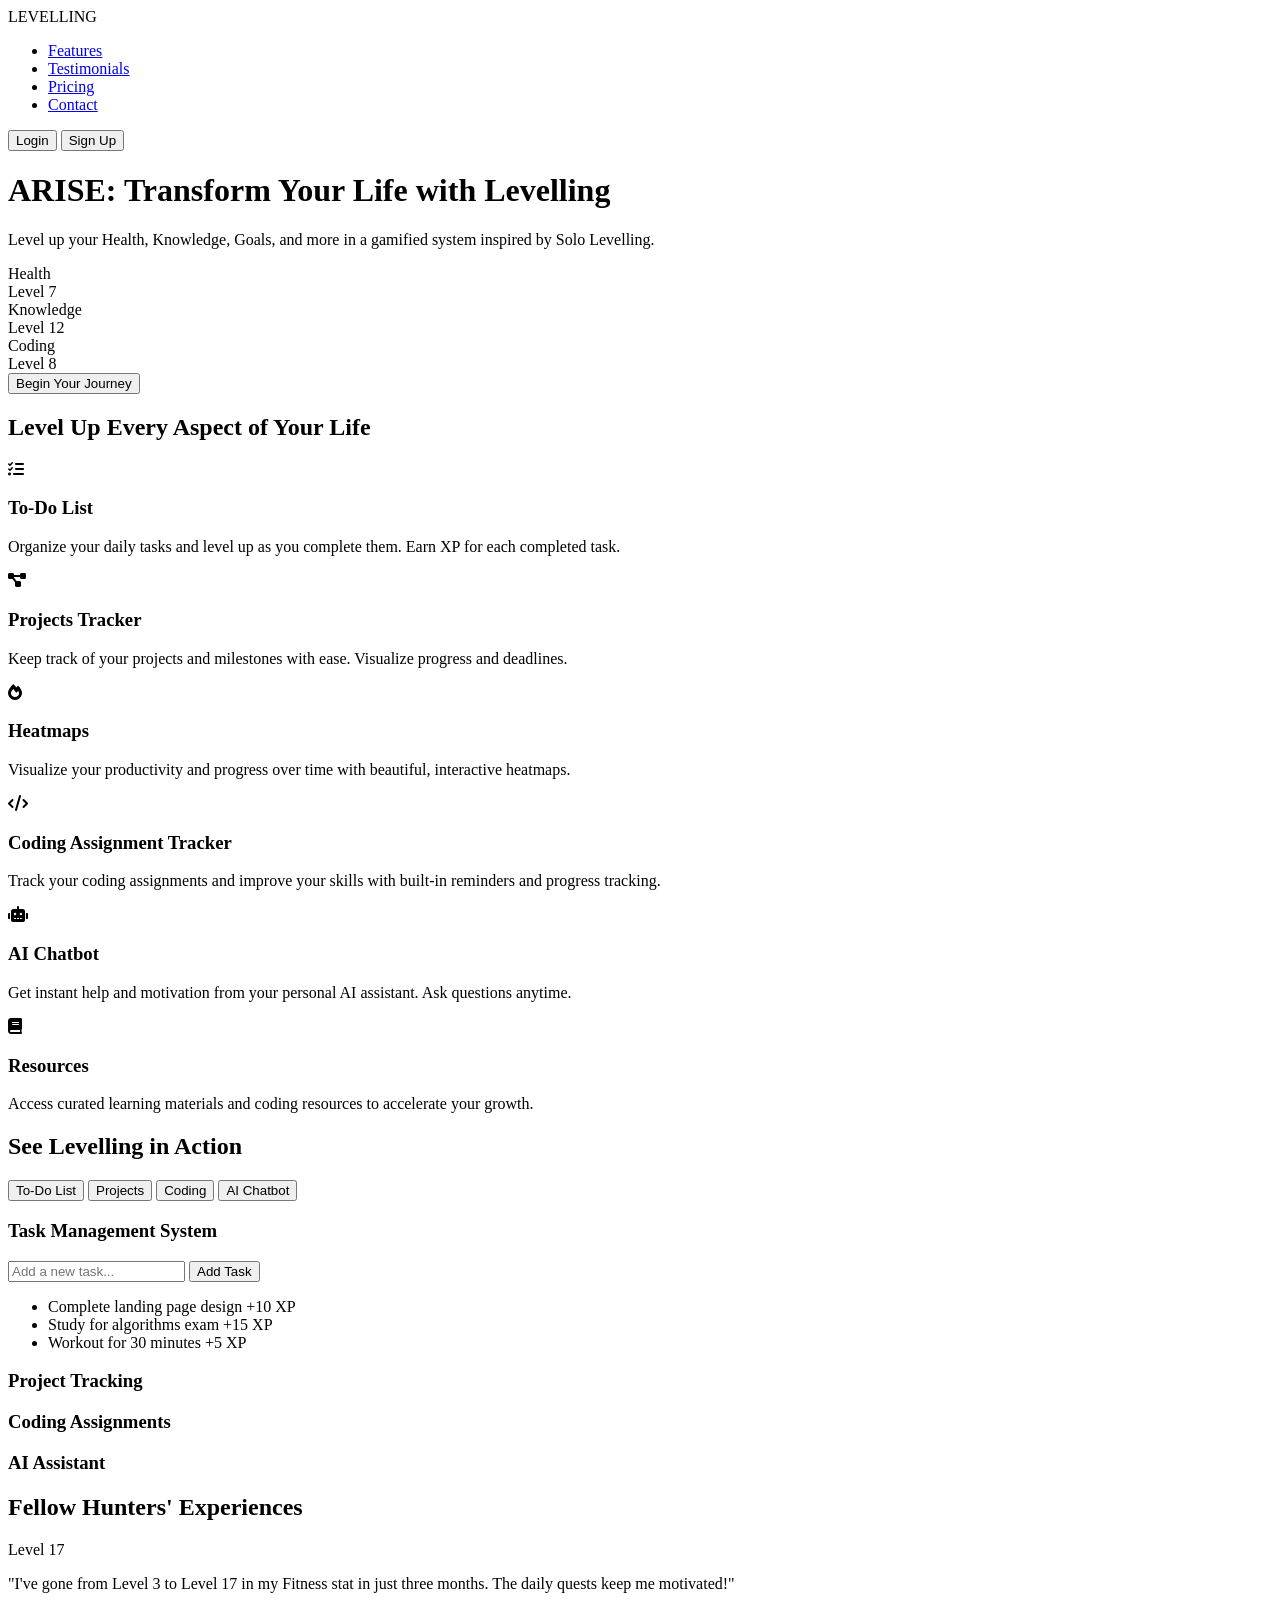
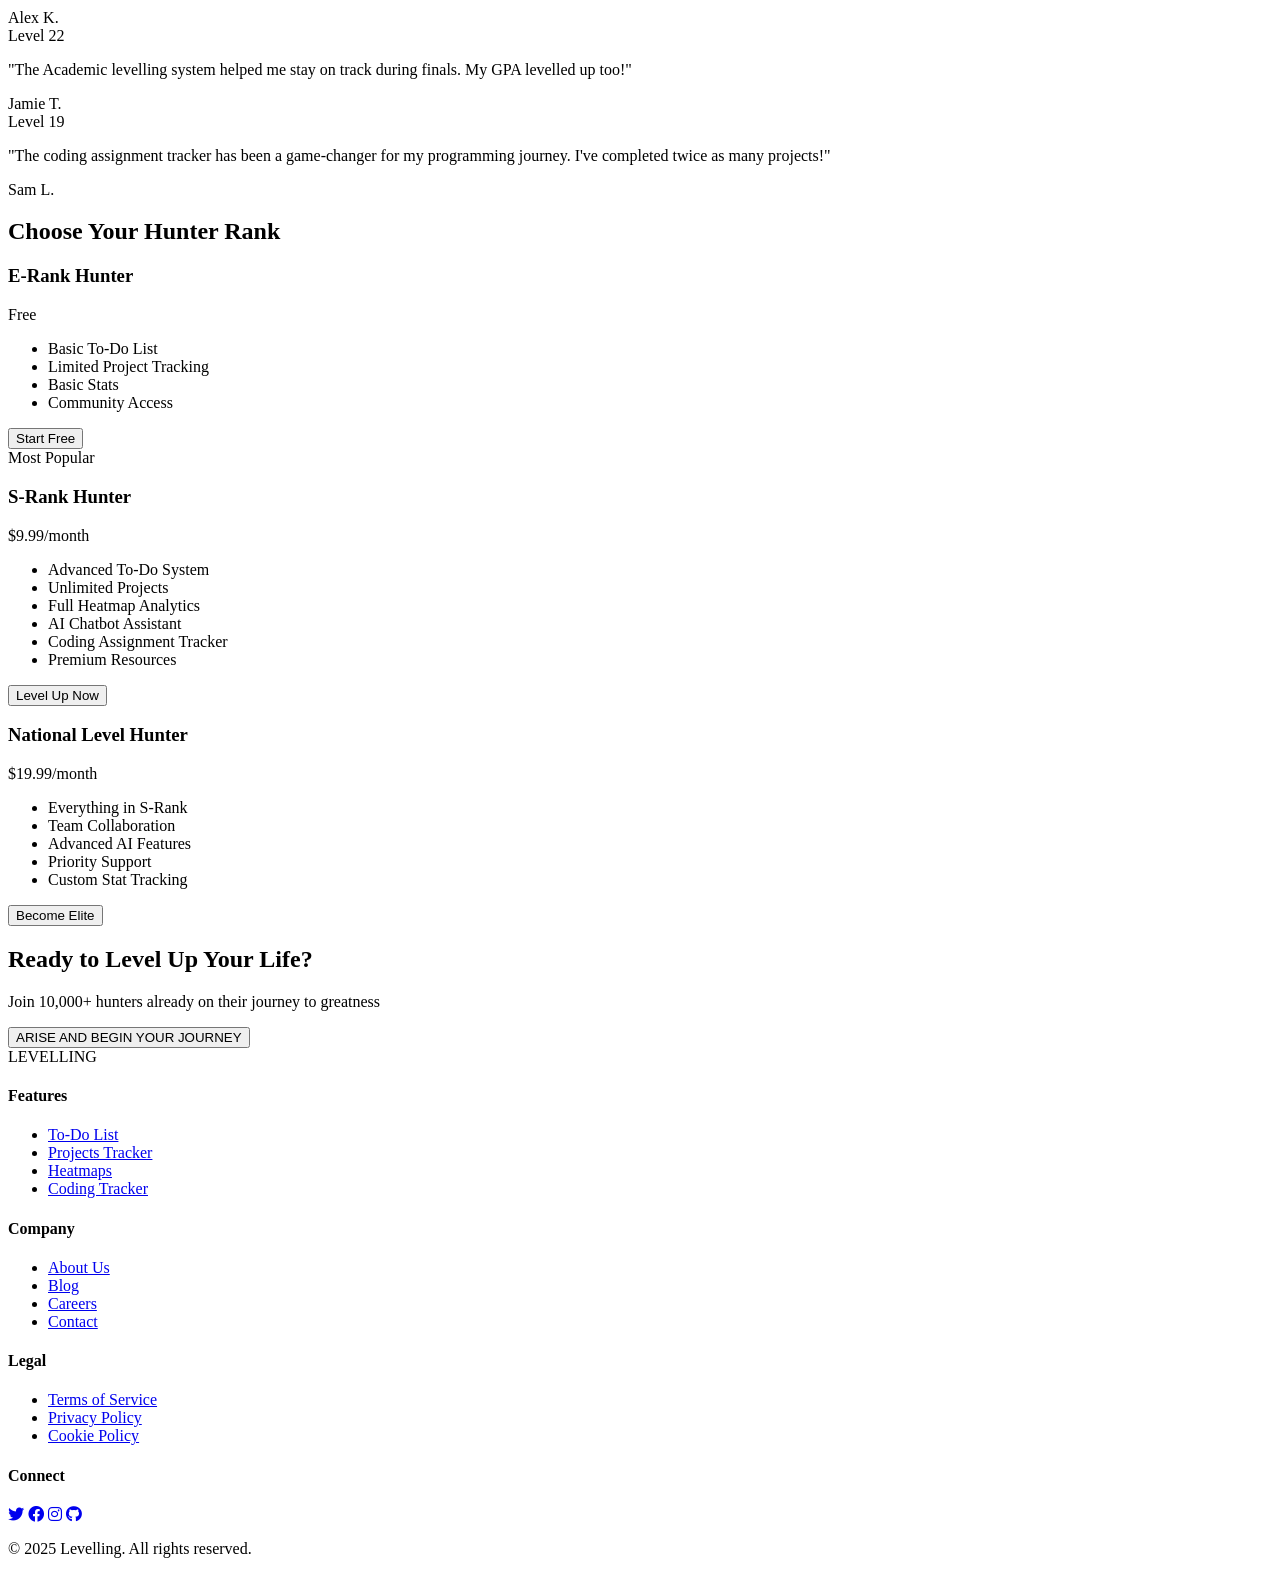
==== index.html @ d6fe2dcb "Create index.html" ====
<!DOCTYPE html>
<html lang="en">
<head>
    <meta charset="UTF-8">
    <meta name="viewport" content="width=device-width, initial-scale=1.0">
    <title>Levelling - Gamified Personal Growth</title>
    <link rel="stylesheet" href="styles.css">
    <link rel="stylesheet" href="https://cdnjs.cloudflare.com/ajax/libs/font-awesome/6.0.0-beta3/css/all.min.css">
</head>
<body>
    <nav class="navbar">
        <div class="logo">LEVELLING</div>
        <ul class="nav-links">
            <li><a href="#features">Features</a></li>
            <li><a href="#testimonials">Testimonials</a></li>
            <li><a href="#pricing">Pricing</a></li>
            <li><a href="#contact">Contact</a></li>
        </ul>
        <div class="auth-buttons">
            <button class="login-btn">Login</button>
            <button class="signup-btn">Sign Up</button>
        </div>
    </nav>

    <header class="hero">
        <div class="hero-content">
            <h1>ARISE: Transform Your Life with Levelling</h1>
            <p>Level up your Health, Knowledge, Goals, and more in a gamified system inspired by Solo Levelling.</p>
            <div class="hero-stats">
                <div class="stat">
                    <span class="stat-name">Health</span>
                    <div class="progress-bar">
                        <div class="progress" style="width: 70%"></div>
                    </div>
                    <span class="stat-level">Level 7</span>
                </div>
                <div class="stat">
                    <span class="stat-name">Knowledge</span>
                    <div class="progress-bar">
                        <div class="progress" style="width: 85%"></div>
                    </div>
                    <span class="stat-level">Level 12</span>
                </div>
                <div class="stat">
                    <span class="stat-name">Coding</span>
                    <div class="progress-bar">
                        <div class="progress" style="width: 60%"></div>
                    </div>
                    <span class="stat-level">Level 8</span>
                </div>
            </div>
            <button class="cta">Begin Your Journey</button>
        </div>
        <div class="hero-image">
            <div class="character-avatar">
                <div class="glow-effect"></div>
            </div>
        </div>
    </header>

    <section id="features" class="features">
        <h2>Level Up Every Aspect of Your Life</h2>
        <div class="feature-cards">
            <div class="feature-card">
                <i class="fas fa-tasks"></i>
                <h3>To-Do List</h3>
                <p>Organize your daily tasks and level up as you complete them. Earn XP for each completed task.</p>
            </div>
            <div class="feature-card">
                <i class="fas fa-project-diagram"></i>
                <h3>Projects Tracker</h3>
                <p>Keep track of your projects and milestones with ease. Visualize progress and deadlines.</p>
            </div>
            <div class="feature-card">
                <i class="fas fa-fire"></i>
                <h3>Heatmaps</h3>
                <p>Visualize your productivity and progress over time with beautiful, interactive heatmaps.</p>
            </div>
            <div class="feature-card">
                <i class="fas fa-code"></i>
                <h3>Coding Assignment Tracker</h3>
                <p>Track your coding assignments and improve your skills with built-in reminders and progress tracking.</p>
            </div>
            <div class="feature-card">
                <i class="fas fa-robot"></i>
                <h3>AI Chatbot</h3>
                <p>Get instant help and motivation from your personal AI assistant. Ask questions anytime.</p>
            </div>
            <div class="feature-card">
                <i class="fas fa-book"></i>
                <h3>Resources</h3>
                <p>Access curated learning materials and coding resources to accelerate your growth.</p>
            </div>
        </div>
    </section>

    <section class="demo">
        <h2>See Levelling in Action</h2>
        <div class="demo-container">
            <div class="demo-tabs">
                <button class="demo-tab active" data-tab="todo">To-Do List</button>
                <button class="demo-tab" data-tab="projects">Projects</button>
                <button class="demo-tab" data-tab="coding">Coding</button>
                <button class="demo-tab" data-tab="chatbot">AI Chatbot</button>
            </div>
            <div class="demo-content">
                <div class="demo-panel active" id="todo-panel">
                    <h3>Task Management System</h3>
                    <div class="todo-demo">
                        <div class="todo-input">
                            <input type="text" placeholder="Add a new task...">
                            <button>Add Task</button>
                        </div>
                        <ul class="todo-list">
                            <li class="completed">Complete landing page design <span class="xp">+10 XP</span></li>
                            <li>Study for algorithms exam <span class="xp">+15 XP</span></li>
                            <li>Workout for 30 minutes <span class="xp">+5 XP</span></li>
                        </ul>
                    </div>
                </div>
                <div class="demo-panel" id="projects-panel">
                    <h3>Project Tracking</h3>
                    <!-- Projects content -->
                </div>
                <div class="demo-panel" id="coding-panel">
                    <h3>Coding Assignments</h3>
                    <!-- Coding content -->
                </div>
                <div class="demo-panel" id="chatbot-panel">
                    <h3>AI Assistant</h3>
                    <!-- Chatbot content -->
                </div>
            </div>
        </div>
    </section>

    <section id="testimonials" class="testimonials">
        <h2>Fellow Hunters' Experiences</h2>
        <div class="testimonial-cards">
            <div class="testimonial-card">
                <div class="user-level">Level 17</div>
                <p>"I've gone from Level 3 to Level 17 in my Fitness stat in just three months. The daily quests keep me motivated!"</p>
                <div class="user-info">
                    <div class="user-avatar"></div>
                    <div class="user-name">Alex K.</div>
                </div>
            </div>
            <div class="testimonial-card">
                <div class="user-level">Level 22</div>
                <p>"The Academic levelling system helped me stay on track during finals. My GPA levelled up too!"</p>
                <div class="user-info">
                    <div class="user-avatar"></div>
                    <div class="user-name">Jamie T.</div>
                </div>
            </div>
            <div class="testimonial-card">
                <div class="user-level">Level 19</div>
                <p>"The coding assignment tracker has been a game-changer for my programming journey. I've completed twice as many projects!"</p>
                <div class="user-info">
                    <div class="user-avatar"></div>
                    <div class="user-name">Sam L.</div>
                </div>
            </div>
        </div>
    </section>

    <section id="pricing" class="pricing">
        <h2>Choose Your Hunter Rank</h2>
        <div class="pricing-cards">
            <div class="pricing-card">
                <h3>E-Rank Hunter</h3>
                <div class="price">Free</div>
                <ul>
                    <li>Basic To-Do List</li>
                    <li>Limited Project Tracking</li>
                    <li>Basic Stats</li>
                    <li>Community Access</li>
                </ul>
                <button class="pricing-cta">Start Free</button>
            </div>
            <div class="pricing-card featured">
                <div class="popular-tag">Most Popular</div>
                <h3>S-Rank Hunter</h3>
                <div class="price">$9.99<span>/month</span></div>
                <ul>
                    <li>Advanced To-Do System</li>
                    <li>Unlimited Projects</li>
                    <li>Full Heatmap Analytics</li>
                    <li>AI Chatbot Assistant</li>
                    <li>Coding Assignment Tracker</li>
                    <li>Premium Resources</li>
                </ul>
                <button class="pricing-cta">Level Up Now</button>
            </div>
            <div class="pricing-card">
                <h3>National Level Hunter</h3>
                <div class="price">$19.99<span>/month</span></div>
                <ul>
                    <li>Everything in S-Rank</li>
                    <li>Team Collaboration</li>
                    <li>Advanced AI Features</li>
                    <li>Priority Support</li>
                    <li>Custom Stat Tracking</li>
                </ul>
                <button class="pricing-cta">Become Elite</button>
            </div>
        </div>
    </section>

    <section id="contact" class="cta-section">
        <h2>Ready to Level Up Your Life?</h2>
        <p>Join 10,000+ hunters already on their journey to greatness</p>
        <button class="cta">ARISE AND BEGIN YOUR JOURNEY</button>
    </section>

    <footer>
        <div class="footer-content">
            <div class="footer-logo">LEVELLING</div>
            <div class="footer-links">
                <div class="footer-column">
                    <h4>Features</h4>
                    <ul>
                        <li><a href="#">To-Do List</a></li>
                        <li><a href="#">Projects Tracker</a></li>
                        <li><a href="#">Heatmaps</a></li>
                        <li><a href="#">Coding Tracker</a></li>
                    </ul>
                </div>
                <div class="footer-column">
                    <h4>Company</h4>
                    <ul>
                        <li><a href="#">About Us</a></li>
                        <li><a href="#">Blog</a></li>
                        <li><a href="#">Careers</a></li>
                        <li><a href="#">Contact</a></li>
                    </ul>
                </div>
                <div class="footer-column">
                    <h4>Legal</h4>
                    <ul>
                        <li><a href="#">Terms of Service</a></li>
                        <li><a href="#">Privacy Policy</a></li>
                        <li><a href="#">Cookie Policy</a></li>
                    </ul>
                </div>
                <div class="footer-column">
                    <h4>Connect</h4>
                    <div class="social-icons">
                        <a href="#"><i class="fab fa-twitter"></i></a>
                        <a href="#"><i class="fab fa-facebook"></i></a>
                        <a href="#"><i class="fab fa-instagram"></i></a>
                        <a href="#"><i class="fab fa-github"></i></a>
                    </div>
                </div>
            </div>
        </div>
        <div class="footer-bottom">
            <p>&copy; 2025 Levelling. All rights reserved.</p>
        </div>
    </footer>

    <script src="script.js"></script>
</body>
</html>
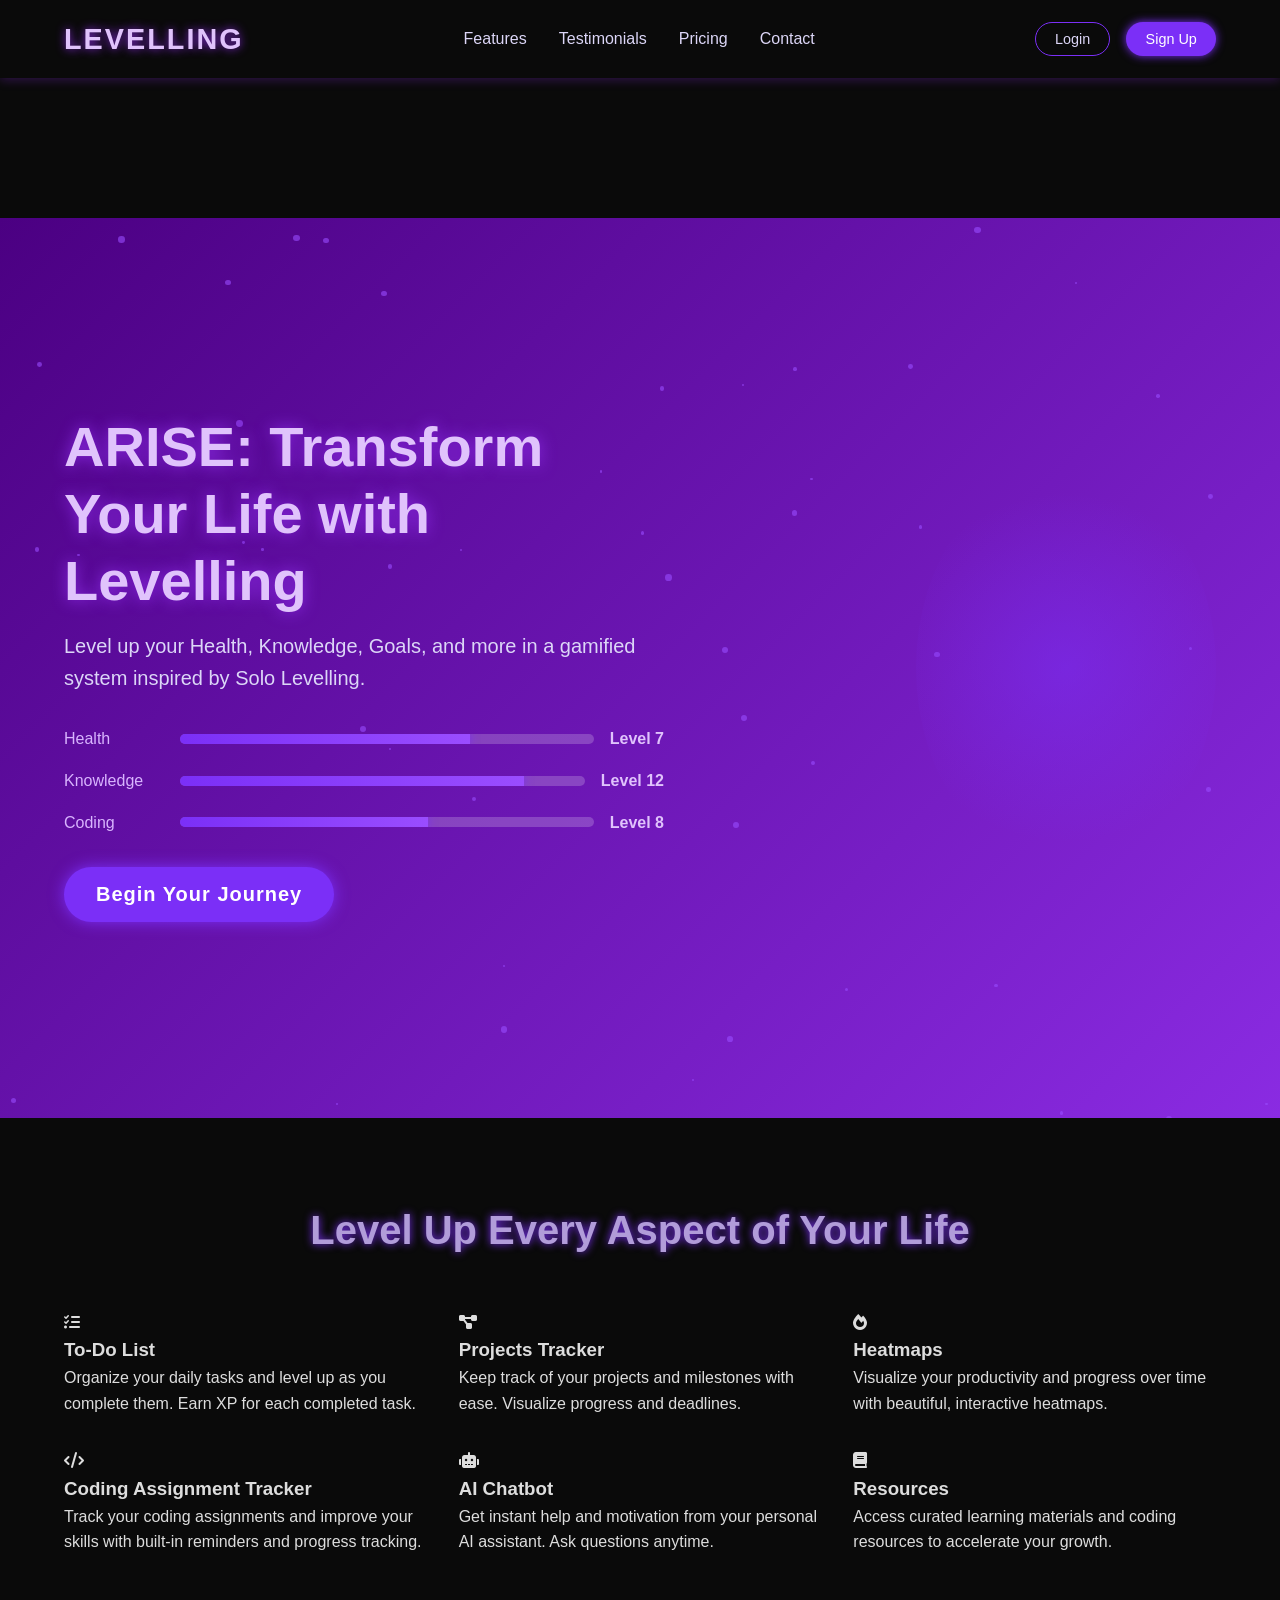
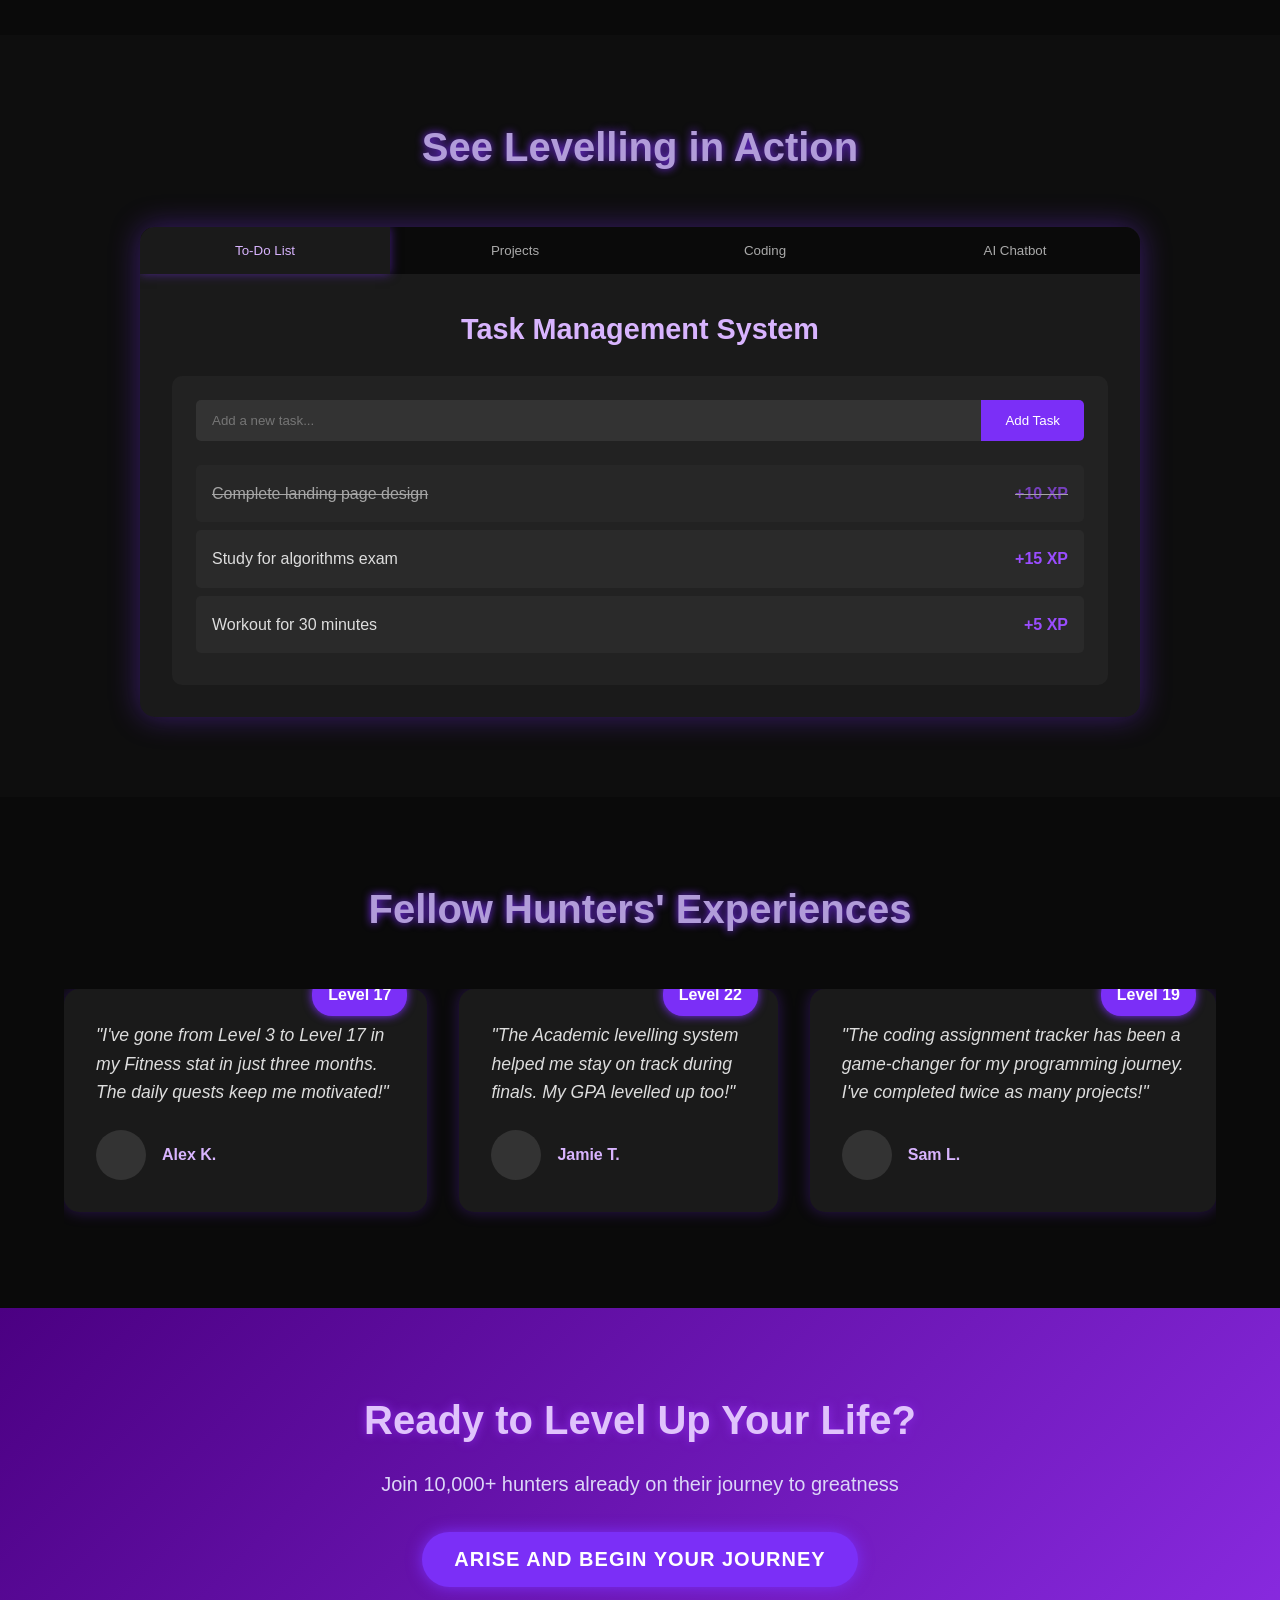
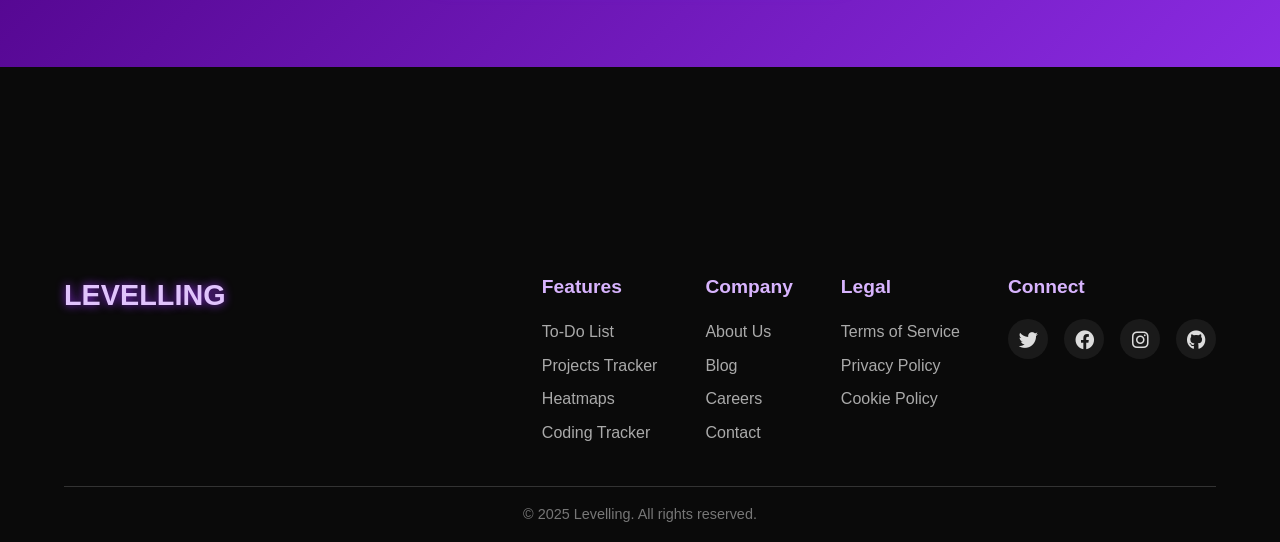
==== commit f81ed51f: "Update index.html" ====
--- a/index.html
+++ b/index.html
@@ -8,6 +8,11 @@
     <link rel="stylesheet" href="https://cdnjs.cloudflare.com/ajax/libs/font-awesome/6.0.0-beta3/css/all.min.css">
 </head>
 <body>
+    <div class="parallax-container">
+        <div class="stars"></div>
+        <div class="twinkling"></div>
+    </div>
+
     <nav class="navbar">
         <div class="logo">LEVELLING</div>
         <ul class="nav-links">
@@ -22,6 +27,12 @@
         </div>
     </nav>
 
+    <section class="video-intro">
+        <div class="video-container">
+            <iframe width="100%" height="100%" src="https://www.youtube.com/embed/XqD0oCHLIF8?autoplay=0&mute=1" frameborder="0" allow="accelerometer; autoplay; clipboard-write; encrypted-media; gyroscope; picture-in-picture" allowfullscreen></iframe>
+        </div>
+    </section>
+
     <header class="hero">
         <div class="hero-content">
             <h1>ARISE: Transform Your Life with Levelling</h1>
@@ -61,35 +72,71 @@
     <section id="features" class="features">
         <h2>Level Up Every Aspect of Your Life</h2>
         <div class="feature-cards">
-            <div class="feature-card">
-                <i class="fas fa-tasks"></i>
-                <h3>To-Do List</h3>
-                <p>Organize your daily tasks and level up as you complete them. Earn XP for each completed task.</p>
-            </div>
-            <div class="feature-card">
-                <i class="fas fa-project-diagram"></i>
-                <h3>Projects Tracker</h3>
-                <p>Keep track of your projects and milestones with ease. Visualize progress and deadlines.</p>
-            </div>
-            <div class="feature-card">
-                <i class="fas fa-fire"></i>
-                <h3>Heatmaps</h3>
-                <p>Visualize your productivity and progress over time with beautiful, interactive heatmaps.</p>
-            </div>
-            <div class="feature-card">
-                <i class="fas fa-code"></i>
-                <h3>Coding Assignment Tracker</h3>
-                <p>Track your coding assignments and improve your skills with built-in reminders and progress tracking.</p>
-            </div>
-            <div class="feature-card">
-                <i class="fas fa-robot"></i>
-                <h3>AI Chatbot</h3>
-                <p>Get instant help and motivation from your personal AI assistant. Ask questions anytime.</p>
-            </div>
-            <div class="feature-card">
-                <i class="fas fa-book"></i>
-                <h3>Resources</h3>
-                <p>Access curated learning materials and coding resources to accelerate your growth.</p>
+            <div class="flip-card">
+                <div class="flip-card-inner">
+                    <div class="flip-card-front">
+                        <i class="fas fa-tasks"></i>
+                        <h3>To-Do List</h3>
+                    </div>
+                    <div class="flip-card-back">
+                        <p>Organize your daily tasks and level up as you complete them. Earn XP for each completed task.</p>
+                    </div>
+                </div>
+            </div>
+            <div class="flip-card">
+                <div class="flip-card-inner">
+                    <div class="flip-card-front">
+                        <i class="fas fa-project-diagram"></i>
+                        <h3>Projects Tracker</h3>
+                    </div>
+                    <div class="flip-card-back">
+                        <p>Keep track of your projects and milestones with ease. Visualize progress and deadlines.</p>
+                    </div>
+                </div>
+            </div>
+            <div class="flip-card">
+                <div class="flip-card-inner">
+                    <div class="flip-card-front">
+                        <i class="fas fa-fire"></i>
+                        <h3>Heatmaps</h3>
+                    </div>
+                    <div class="flip-card-back">
+                        <p>Visualize your productivity and progress over time with beautiful, interactive heatmaps.</p>
+                    </div>
+                </div>
+            </div>
+            <div class="flip-card">
+                <div class="flip-card-inner">
+                    <div class="flip-card-front">
+                        <i class="fas fa-code"></i>
+                        <h3>Coding Assignment Tracker</h3>
+                    </div>
+                    <div class="flip-card-back">
+                        <p>Track your coding assignments and improve your skills with built-in reminders and progress tracking.</p>
+                    </div>
+                </div>
+            </div>
+            <div class="flip-card">
+                <div class="flip-card-inner">
+                    <div class="flip-card-front">
+                        <i class="fas fa-robot"></i>
+                        <h3>AI Chatbot</h3>
+                    </div>
+                    <div class="flip-card-back">
+                        <p>Get instant help and motivation from your personal AI assistant. Ask questions anytime.</p>
+                    </div>
+                </div>
+            </div>
+            <div class="flip-card">
+                <div class="flip-card-inner">
+                    <div class="flip-card-front">
+                        <i class="fas fa-book"></i>
+                        <h3>Resources</h3>
+                    </div>
+                    <div class="flip-card-back">
+                        <p>Access curated learning materials and coding resources to accelerate your growth.</p>
+                    </div>
+                </div>
             </div>
         </div>
     </section>
@@ -120,15 +167,15 @@
                 </div>
                 <div class="demo-panel" id="projects-panel">
                     <h3>Project Tracking</h3>
-                    <!-- Projects content -->
+                    <!-- Projects content will be added by JS -->
                 </div>
                 <div class="demo-panel" id="coding-panel">
                     <h3>Coding Assignments</h3>
-                    <!-- Coding content -->
+                    <!-- Coding content will be added by JS -->
                 </div>
                 <div class="demo-panel" id="chatbot-panel">
                     <h3>AI Assistant</h3>
-                    <!-- Chatbot content -->
+                    <!-- Chatbot content will be added by JS -->
                 </div>
             </div>
         </div>
@@ -164,53 +211,16 @@
         </div>
     </section>
 
-    <section id="pricing" class="pricing">
-        <h2>Choose Your Hunter Rank</h2>
-        <div class="pricing-cards">
-            <div class="pricing-card">
-                <h3>E-Rank Hunter</h3>
-                <div class="price">Free</div>
-                <ul>
-                    <li>Basic To-Do List</li>
-                    <li>Limited Project Tracking</li>
-                    <li>Basic Stats</li>
-                    <li>Community Access</li>
-                </ul>
-                <button class="pricing-cta">Start Free</button>
-            </div>
-            <div class="pricing-card featured">
-                <div class="popular-tag">Most Popular</div>
-                <h3>S-Rank Hunter</h3>
-                <div class="price">$9.99<span>/month</span></div>
-                <ul>
-                    <li>Advanced To-Do System</li>
-                    <li>Unlimited Projects</li>
-                    <li>Full Heatmap Analytics</li>
-                    <li>AI Chatbot Assistant</li>
-                    <li>Coding Assignment Tracker</li>
-                    <li>Premium Resources</li>
-                </ul>
-                <button class="pricing-cta">Level Up Now</button>
-            </div>
-            <div class="pricing-card">
-                <h3>National Level Hunter</h3>
-                <div class="price">$19.99<span>/month</span></div>
-                <ul>
-                    <li>Everything in S-Rank</li>
-                    <li>Team Collaboration</li>
-                    <li>Advanced AI Features</li>
-                    <li>Priority Support</li>
-                    <li>Custom Stat Tracking</li>
-                </ul>
-                <button class="pricing-cta">Become Elite</button>
-            </div>
-        </div>
-    </section>
-
     <section id="contact" class="cta-section">
         <h2>Ready to Level Up Your Life?</h2>
         <p>Join 10,000+ hunters already on their journey to greatness</p>
         <button class="cta">ARISE AND BEGIN YOUR JOURNEY</button>
+    </section>
+
+    <section class="video-outro">
+        <div class="video-container">
+            <iframe width="100%" height="100%" src="https://www.youtube.com/embed/C0zMWogztQs?autoplay=0&mute=1" frameborder="0" allow="accelerometer; autoplay; clipboard-write; encrypted-media; gyroscope; picture-in-picture" allowfullscreen></iframe>
+        </div>
     </section>
 
     <footer>
--- a/styles.css
+++ b/styles.css
@@ -0,0 +1,747 @@
+/* Base Styles */
+* {
+    margin: 0;
+    padding: 0;
+    box-sizing: border-box;
+}
+
+body {
+    margin: 0;
+    font-family: 'Segoe UI', Tahoma, Geneva, Verdana, sans-serif;
+    background-color: #0a0a0a;
+    color: #ddd;
+    line-height: 1.6;
+}
+
+a {
+    text-decoration: none;
+    color: inherit;
+}
+
+ul {
+    list-style: none;
+}
+
+/* Navbar */
+.navbar {
+    display: flex;
+    justify-content: space-between;
+    align-items: center;
+    padding: 1rem 5%;
+    background-color: rgba(10, 10, 10, 0.9);
+    position: fixed;
+    width: 100%;
+    top: 0;
+    z-index: 1000;
+    box-shadow: 0 2px 10px rgba(138, 43, 226, 0.3);
+}
+
+.logo {
+    font-size: 1.8rem;
+    font-weight: bold;
+    color: #e0c3fc;
+    text-shadow: 0 0 10px #8a2be2;
+    letter-spacing: 2px;
+}
+
+.nav-links {
+    display: flex;
+    gap: 2rem;
+}
+
+.nav-links li a {
+    color: #dcd6f7;
+    transition: color 0.3s ease;
+}
+
+.nav-links li a:hover {
+    color: #9a4dff;
+}
+
+.auth-buttons {
+    display: flex;
+    gap: 1rem;
+}
+
+.login-btn, .signup-btn {
+    padding: 0.5rem 1.2rem;
+    border-radius: 20px;
+    font-size: 0.9rem;
+    cursor: pointer;
+    transition: all 0.3s ease;
+}
+
+.login-btn {
+    background: transparent;
+    border: 1px solid #7b2ff7;
+    color: #dcd6f7;
+}
+
+.login-btn:hover {
+    background-color: rgba(123, 47, 247, 0.2);
+}
+
+.signup-btn {
+    background-color: #7b2ff7;
+    border: none;
+    color: white;
+    box-shadow: 0 0 10px #7b2ff7;
+}
+
+.signup-btn:hover {
+    background-color: #9a4dff;
+    box-shadow: 0 0 15px #9a4dff;
+}
+
+/* Hero Section */
+.hero {
+    display: flex;
+    align-items: center;
+    justify-content: space-between;
+    min-height: 100vh;
+    padding: 0 5%;
+    background: linear-gradient(135deg, #4b0082, #8a2be2);
+    position: relative;
+    overflow: hidden;
+    margin-top: 60px;
+}
+
+.hero::before {
+    content: '';
+    position: absolute;
+    top: 0;
+    left: 0;
+    width: 100%;
+    height: 100%;
+    background: url('https://example.com/pattern.png');
+    opacity: 0.1;
+    z-index: 1;
+}
+
+.hero-content {
+    max-width: 600px;
+    position: relative;
+    z-index: 2;
+}
+
+.hero h1 {
+    font-size: 3.5rem;
+    color: #e0c3fc;
+    text-shadow: 0 0 15px #8a2be2;
+    margin-bottom: 1rem;
+    line-height: 1.2;
+}
+
+.hero p {
+    font-size: 1.25rem;
+    color: #dcd6f7;
+    margin-bottom: 2rem;
+}
+
+.hero-stats {
+    margin-bottom: 2rem;
+}
+
+.stat {
+    display: flex;
+    align-items: center;
+    margin-bottom: 1rem;
+}
+
+.stat-name {
+    width: 100px;
+    color: #d8b4fe;
+}
+
+.progress-bar {
+    flex: 1;
+    height: 10px;
+    background-color: rgba(255, 255, 255, 0.2);
+    border-radius: 5px;
+    margin: 0 1rem;
+    overflow: hidden;
+}
+
+.progress {
+    height: 100%;
+    background: linear-gradient(90deg, #7b2ff7, #9a4dff);
+    box-shadow: 0 0 10px #7b2ff7;
+}
+
+.stat-level {
+    color: #e0c3fc;
+    font-weight: bold;
+}
+
+.cta {
+    background-color: #7b2ff7;
+    border: none;
+    padding: 1rem 2rem;
+    font-size: 1.25rem;
+    color: white;
+    border-radius: 30px;
+    cursor: pointer;
+    box-shadow: 0 0 15px #7b2ff7;
+    transition: background-color 0.3s ease, box-shadow 0.3s ease;
+    font-weight: bold;
+    letter-spacing: 1px;
+}
+
+.cta:hover {
+    background-color: #9a4dff;
+    box-shadow: 0 0 25px #9a4dff;
+    transform: translateY(-3px);
+}
+
+.hero-image {
+    position: relative;
+    z-index: 2;
+}
+
+.character-avatar {
+    width: 300px;
+    height: 400px;
+    background: url('https://example.com/character.png') no-repeat center center;
+    background-size: contain;
+    position: relative;
+}
+
+.glow-effect {
+    position: absolute;
+    width: 100%;
+    height: 100%;
+    border-radius: 50%;
+    background: radial-gradient(circle, rgba(123, 47, 247, 0.5) 0%, rgba(10, 10, 10, 0) 70%);
+    animation: pulse 2s infinite;
+}
+
+@keyframes pulse {
+    0% {
+        transform: scale(1);
+        opacity: 0.7;
+    }
+    50% {
+        transform: scale(1.1);
+        opacity: 0.5;
+    }
+    100% {
+        transform: scale(1);
+        opacity: 0.7;
+    }
+}
+
+/* Features Section */
+.features {
+    padding: 5rem 5%;
+    background-color: #0a0a0a;
+}
+
+.features h2 {
+    text-align: center;
+    font-size: 2.5rem;
+    margin-bottom: 3rem;
+    color: #b19cd9;
+    text-shadow: 0 0 8px #7b2ff7;
+}
+
+.feature-cards {
+    display: grid;
+    grid-template-columns: repeat(auto-fit, minmax(300px, 1fr));
+    gap: 2rem;
+    max-width: 1200px;
+    margin: 0 auto;
+}
+
+.feature-card {
+    background: #1a1a1a;
+    border-radius: 15px;
+    padding: 2rem;
+    box-shadow: 0 0 15px rgba(123, 47, 247, 0.3);
+    transition: transform 0.3s ease, box-shadow 0.3s ease;
+    text-align: center;
+}
+
+.feature-card:hover {
+    transform: translateY(-10px);
+    box-shadow: 0 0 25px rgba(154, 77, 255, 0.6);
+}
+
+.feature-card i {
+    font-size: 3rem;
+    color: #9a4dff;
+    margin-bottom: 1.5rem;
+    text-shadow: 0 0 10px #7b2ff7;
+}
+
+.feature-card h3 {
+    color: #d8b4fe;
+    margin-bottom: 1rem;
+    font-size: 1.5rem;
+}
+
+.feature-card p {
+    color: #ccc;
+    font-size: 1rem;
+}
+
+/* Demo Section */
+.demo {
+    padding: 5rem 5%;
+    background-color: #0e0e0e;
+}
+
+.demo h2 {
+    text-align: center;
+    font-size: 2.5rem;
+    margin-bottom: 3rem;
+    color: #b19cd9;
+    text-shadow: 0 0 8px #7b2ff7;
+}
+
+.demo-container {
+    max-width: 1000px;
+    margin: 0 auto;
+    background-color: #1a1a1a;
+    border-radius: 15px;
+    overflow: hidden;
+    box-shadow: 0 0 30px rgba(123, 47, 247, 0.4);
+}
+
+.demo-tabs {
+    display: flex;
+    background-color: #0a0a0a;
+}
+
+.demo-tab {
+    padding: 1rem 2rem;
+    background: none;
+    border: none;
+    color: #aaa;
+    cursor: pointer;
+    transition: all 0.3s ease;
+    flex: 1;
+    text-align: center;
+}
+
+.demo-tab.active {
+    background-color: #1a1a1a;
+    color: #d8b4fe;
+    box-shadow: 0 0 10px rgba(123, 47, 247, 0.5);
+}
+
+.demo-tab:hover:not(.active) {
+    background-color: #151515;
+    color: #ccc;
+}
+
+.demo-content {
+    padding: 2rem;
+}
+
+.demo-panel {
+    display: none;
+}
+
+.demo-panel.active {
+    display: block;
+    animation: fadeIn 0.5s ease;
+}
+
+@keyframes fadeIn {
+    from { opacity: 0; }
+    to { opacity: 1; }
+}
+
+.demo-panel h3 {
+    color: #d8b4fe;
+    margin-bottom: 1.5rem;
+    font-size: 1.8rem;
+    text-align: center;
+}
+
+.todo-demo {
+    background-color: #222;
+    border-radius: 10px;
+    padding: 1.5rem;
+}
+
+.todo-input {
+    display: flex;
+    margin-bottom: 1.5rem;
+}
+
+.todo-input input {
+    flex: 1;
+    padding: 0.8rem 1rem;
+    border: none;
+    background-color: #333;
+    color: #ddd;
+    border-radius: 5px 0 0 5px;
+}
+
+.todo-input button {
+    padding: 0.8rem 1.5rem;
+    background-color: #7b2ff7;
+    color: white;
+    border: none;
+    border-radius: 0 5px 5px 0;
+    cursor: pointer;
+}
+
+.todo-list li {
+    padding: 1rem;
+    background-color: #2a2a2a;
+    margin-bottom: 0.5rem;
+    border-radius: 5px;
+    display: flex;
+    justify-content: space-between;
+    align-items: center;
+}
+
+.todo-list li.completed {
+    text-decoration: line-through;
+    opacity: 0.7;
+}
+
+.xp {
+    color: #9a4dff;
+    font-weight: bold;
+}
+
+/* Testimonials Section */
+.testimonials {
+    padding: 5rem 5%;
+    background-color: #0a0a0a;
+}
+
+.testimonials h2 {
+    text-align: center;
+    font-size: 2.5rem;
+    margin-bottom: 3rem;
+    color: #b19cd9;
+    text-shadow: 0 0 8px #7b2ff7;
+}
+
+.testimonial-cards {
+    display: flex;
+    gap: 2rem;
+    max-width: 1200px;
+    margin: 0 auto;
+    overflow-x: auto;
+    padding-bottom: 1rem;
+}
+
+.testimonial-card {
+    background: #1a1a1a;
+    border-radius: 15px;
+    padding: 2rem;
+    box-shadow: 0 0 15px rgba(123, 47, 247, 0.3);
+    min-width: 300px;
+    position: relative;
+}
+
+.user-level {
+    position: absolute;
+    top: -15px;
+    right: 20px;
+    background-color: #7b2ff7;
+    color: white;
+    padding: 0.5rem 1rem;
+    border-radius: 20px;
+    font-weight: bold;
+    box-shadow: 0 0 10px #7b2ff7;
+}
+
+.testimonial-card p {
+    color: #ddd;
+    font-style: italic;
+    margin-bottom: 1.5rem;
+    font-size: 1.1rem;
+}
+
+.user-info {
+    display: flex;
+    align-items: center;
+}
+
+.user-avatar {
+    width: 50px;
+    height: 50px;
+    border-radius: 50%;
+    background-color: #333;
+    margin-right: 1rem;
+}
+
+.user-name {
+    color: #d8b4fe;
+    font-weight: bold;
+}
+
+/* Pricing Section */
+.pricing {
+    padding: 5rem 5%;
+    background-color: #0e0e0e;
+}
+
+.pricing h2 {
+    text-align: center;
+    font-size: 2.5rem;
+    margin-bottom: 3rem;
+    color: #b19cd9;
+    text-shadow: 0 0 8px #7b2ff7;
+}
+
+.pricing-cards {
+    display: flex;
+    justify-content: center;
+    gap: 2rem;
+    max-width: 1200px;
+    margin: 0 auto;
+    flex-wrap: wrap;
+}
+
+.pricing-card {
+    background: #1a1a1a;
+    border-radius: 15px;
+    padding: 2rem;
+    box-shadow: 0 0 15px rgba(123, 47, 247, 0.3);
+    width: 300px;
+    text-align: center;
+    position: relative;
+}
+
+.pricing-card.featured {
+    transform: scale(1.05);
+    box-shadow: 0 0 25px rgba(154, 77, 255, 0.6);
+    z-index: 1;
+}
+
+.popular-tag {
+    position: absolute;
+    top: -15px;
+    left: 50%;
+    transform: translateX(-50%);
+    background-color: #7b2ff7;
+    color: white;
+    padding: 0.5rem 1rem;
+    border-radius: 20px;
+    font-weight: bold;
+    box-shadow: 0 0 10px #7b2ff7;
+    font-size: 0.9rem;
+}
+
+.pricing-card h3 {
+    color: #d8b4fe;
+    margin-bottom: 1rem;
+    font-size: 1.5rem;
+}
+
+.price {
+    font-size: 2.5rem;
+    color: #e0c3fc;
+    margin-bottom: 1.5rem;
+}
+
+.price span {
+    font-size: 1rem;
+    color: #aaa;
+}
+
+.pricing-card ul {
+    text-align: left;
+    margin-bottom: 2rem;
+}
+
+.pricing-card ul li {
+    margin-bottom: 0.8rem;
+    color: #ccc;
+    position: relative;
+    padding-left: 1.5rem;
+}
+
+.pricing-card ul li::before {
+    content: '✓';
+    position: absolute;
+    left: 0;
+    color: #9a4dff;
+}
+
+.pricing-cta {
+    background-color: #7b2ff7;
+    border: none;
+    padding: 0.8rem 1.5rem;
+    font-size: 1rem;
+    color: white;
+    border-radius: 30px;
+    cursor: pointer;
+    box-shadow: 0 0 10px #7b2ff7;
+    transition: all 0.3s ease;
+    width: 100%;
+}
+
+.pricing-cta:hover {
+    background-color: #9a4dff;
+    box-shadow: 0 0 15px #9a4dff;
+}
+
+/* CTA Section */
+.cta-section {
+    padding: 5rem 5%;
+    text-align: center;
+    background: linear-gradient(135deg, #4b0082, #8a2be2);
+}
+
+.cta-section h2 {
+    font-size: 2.5rem;
+    color: #e0c3fc;
+    margin-bottom: 1rem;
+    text-shadow: 0 0 10px #8a2be2;
+}
+
+.cta-section p {
+    font-size: 1.25rem;
+    color: #dcd6f7;
+    margin-bottom: 2rem;
+}
+
+/* Footer */
+footer {
+    background-color: #0a0a0a;
+    padding: 3rem 5% 1rem;
+}
+
+.footer-content {
+    display: flex;
+    flex-wrap: wrap;
+    justify-content: space-between;
+    margin-bottom: 2rem;
+}
+
+.footer-logo {
+    font-size: 1.8rem;
+    font-weight: bold;
+    color: #e0c3fc;
+    text-shadow: 0 0 10px #8a2be2;
+    margin-bottom: 1rem;
+}
+
+.footer-links {
+    display: flex;
+    flex-wrap: wrap;
+    gap: 3rem;
+}
+
+.footer-column h4 {
+    color: #d8b4fe;
+    margin-bottom: 1rem;
+    font-size: 1.2rem;
+}
+
+.footer-column ul li {
+    margin-bottom: 0.5rem;
+}
+
+.footer-column ul li a {
+    color: #aaa;
+    transition: color 0.3s ease;
+}
+
+.footer-column ul li a:hover {
+    color: #9a4dff;
+}
+
+.social-icons {
+    display: flex;
+    gap: 1rem;
+}
+
+.social-icons a {
+    display: flex;
+    align-items: center;
+    justify-content: center;
+    width: 40px;
+    height: 40px;
+    background-color: #1a1a1a;
+    border-radius: 50%;
+    transition: all 0.3s ease;
+}
+
+.social-icons a:hover {
+    background-color: #7b2ff7;
+    transform: translateY(-3px);
+    box-shadow: 0 0 10px #7b2ff7;
+}
+
+.social-icons i {
+    font-size: 1.2rem;
+    color: #ddd;
+}
+
+.footer-bottom {
+    text-align: center;
+    padding-top: 1rem;
+    border-top: 1px solid #333;
+    color: #777;
+    font-size: 0.9rem;
+}
+
+/* Responsive Design */
+@media (max-width: 1024px) {
+    .hero {
+        flex-direction: column;
+        text-align: center;
+        padding-top: 5rem;
+    }
+    
+    .hero-content {
+        margin-bottom: 3rem;
+    }
+    
+    .stat {
+        justify-content: center;
+    }
+    
+    .pricing-cards {
+        flex-direction: column;
+        align-items: center;
+    }
+    
+    .pricing-card.featured {
+        transform: scale(1);
+    }
+}
+
+@media (max-width: 768px) {
+    .navbar {
+        flex-direction: column;
+        padding: 1rem;
+    }
+    
+    .logo {
+        margin-bottom: 1rem;
+    }
+    
+    .nav-links {
+        margin-bottom: 1rem;
+        flex-wrap: wrap;
+        justify-content: center;
+    }
+    
+    .testimonial-cards {
+        flex-direction: column;
+        align-items: center;
+    }
+    
+    .testimonial-card {
+        width: 100%;
+    }
+    
+    .footer-content {
+        flex-direction: column;
+    }
+    
+    .footer-links {
+        flex-direction: column;
+        gap: 2rem;
+    }
+}
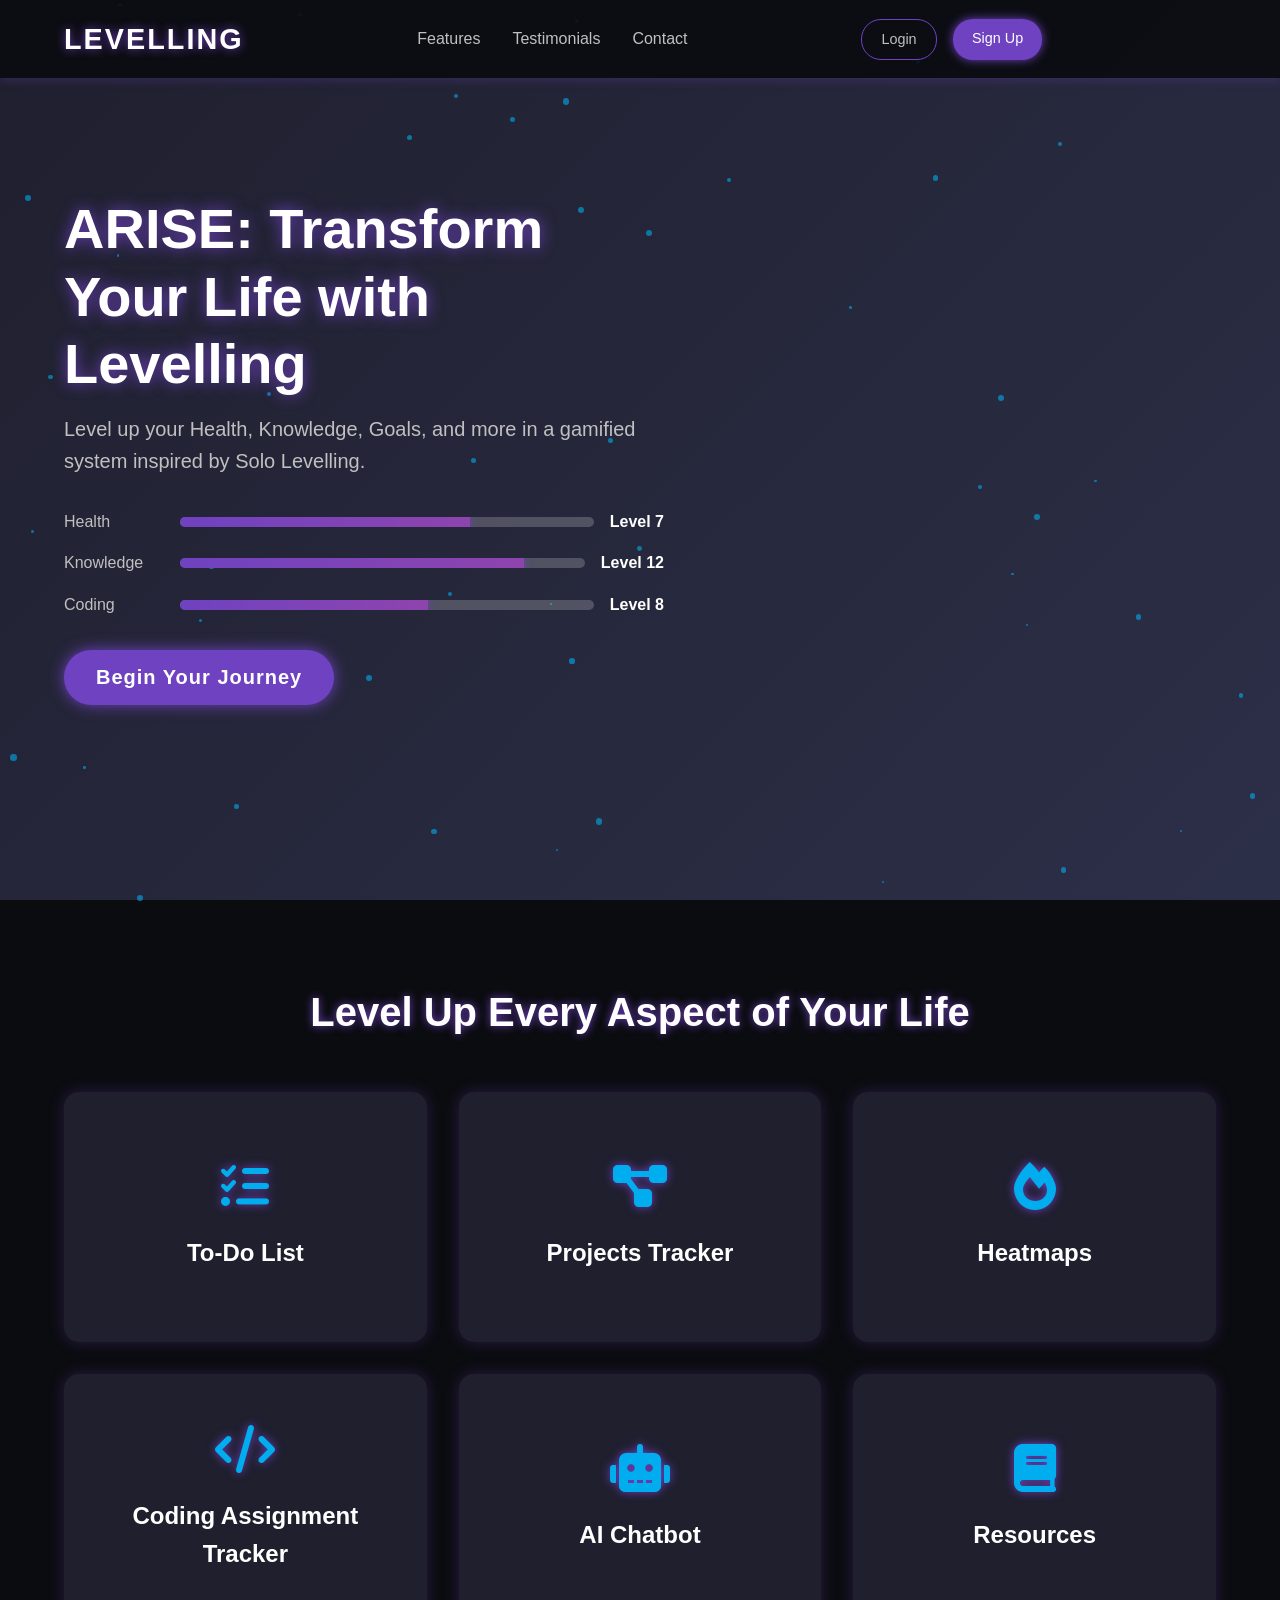
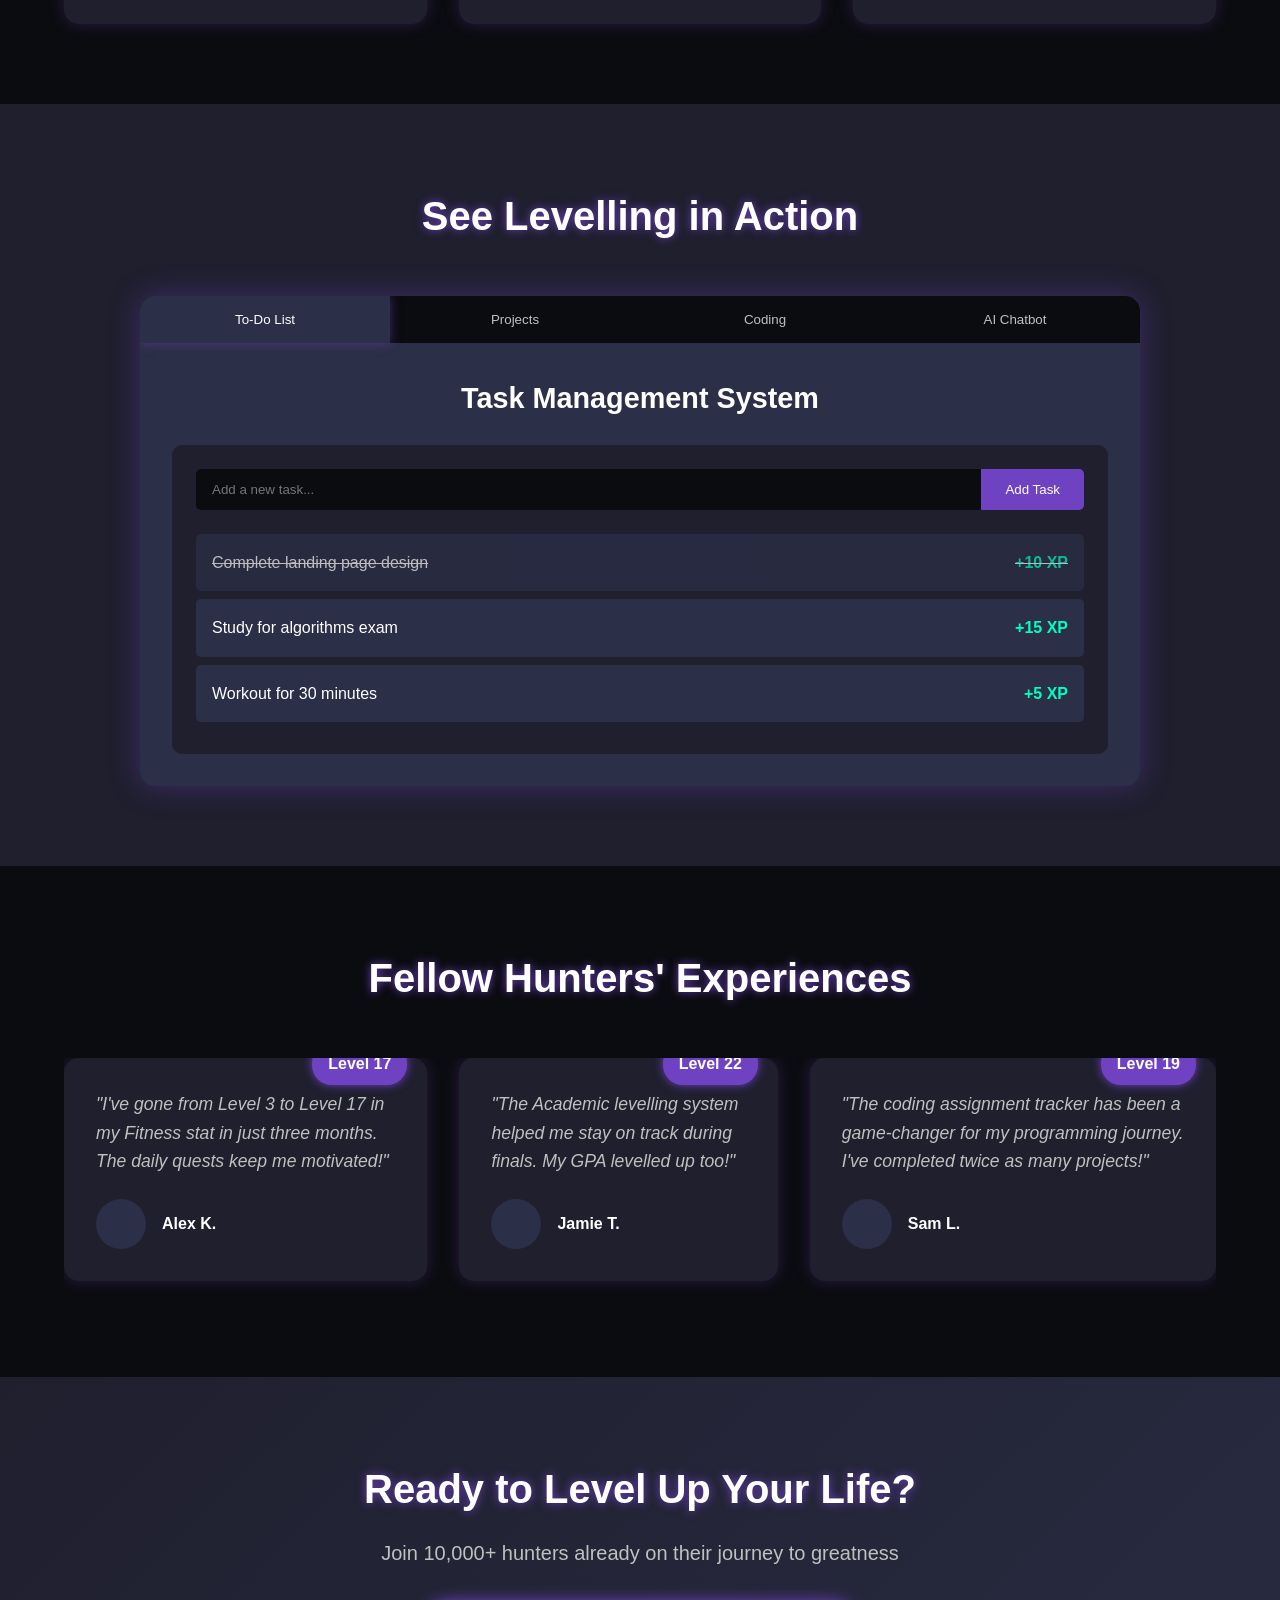
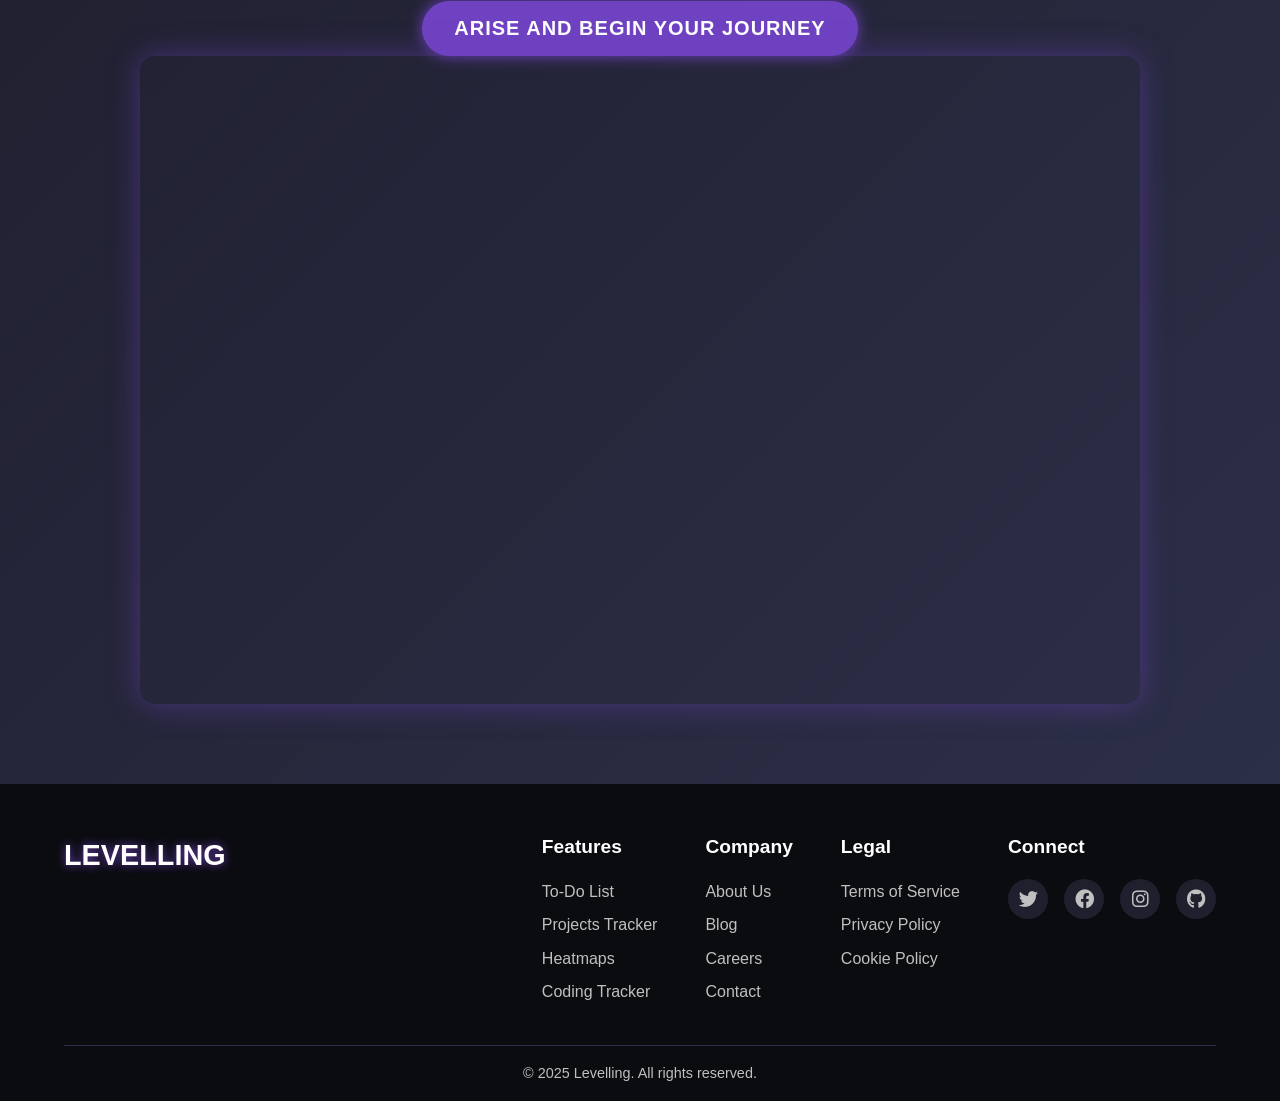
==== commit bf1e88be: "Update index.html" ====
--- a/index.html
+++ b/index.html
@@ -18,20 +18,18 @@
         <ul class="nav-links">
             <li><a href="#features">Features</a></li>
             <li><a href="#testimonials">Testimonials</a></li>
-            <li><a href="#pricing">Pricing</a></li>
             <li><a href="#contact">Contact</a></li>
         </ul>
         <div class="auth-buttons">
-            <button class="login-btn">Login</button>
-            <button class="signup-btn">Sign Up</button>
+            <a href="auth.html" class="login-btn">Login</a>
+            <a href="auth.html" class="signup-btn">Sign Up</a>
+        </div>
+        <div class="mobile-menu-btn">
+            <span></span>
+            <span></span>
+            <span></span>
         </div>
     </nav>
-
-    <section class="video-intro">
-        <div class="video-container">
-            <iframe width="100%" height="100%" src="https://www.youtube.com/embed/XqD0oCHLIF8?autoplay=0&mute=1" frameborder="0" allow="accelerometer; autoplay; clipboard-write; encrypted-media; gyroscope; picture-in-picture" allowfullscreen></iframe>
-        </div>
-    </section>
 
     <header class="hero">
         <div class="hero-content">
@@ -62,9 +60,9 @@
             </div>
             <button class="cta">Begin Your Journey</button>
         </div>
-        <div class="hero-image">
-            <div class="character-avatar">
-                <div class="glow-effect"></div>
+        <div class="hero-video">
+            <div class="video-container">
+                <iframe width="100%" height="100%" src="https://www.youtube.com/embed/XqD0oCHLIF8?autoplay=0&mute=1" frameborder="0" allow="accelerometer; autoplay; clipboard-write; encrypted-media; gyroscope; picture-in-picture" allowfullscreen></iframe>
             </div>
         </div>
     </header>
@@ -212,14 +210,17 @@
     </section>
 
     <section id="contact" class="cta-section">
-        <h2>Ready to Level Up Your Life?</h2>
-        <p>Join 10,000+ hunters already on their journey to greatness</p>
-        <button class="cta">ARISE AND BEGIN YOUR JOURNEY</button>
-    </section>
-
-    <section class="video-outro">
-        <div class="video-container">
-            <iframe width="100%" height="100%" src="https://www.youtube.com/embed/C0zMWogztQs?autoplay=0&mute=1" frameborder="0" allow="accelerometer; autoplay; clipboard-write; encrypted-media; gyroscope; picture-in-picture" allowfullscreen></iframe>
+        <div class="cta-container">
+            <div class="cta-content">
+                <h2>Ready to Level Up Your Life?</h2>
+                <p>Join 10,000+ hunters already on their journey to greatness</p>
+                <button class="cta">ARISE AND BEGIN YOUR JOURNEY</button>
+            </div>
+            <div class="cta-video">
+                <div class="video-container">
+                    <iframe width="100%" height="100%" src="https://www.youtube.com/embed/C0zMWogztQs?autoplay=0&mute=1" frameborder="0" allow="accelerometer; autoplay; clipboard-write; encrypted-media; gyroscope; picture-in-picture" allowfullscreen></iframe>
+                </div>
+            </div>
         </div>
     </section>
 
--- a/styles.css
+++ b/styles.css
@@ -1,3 +1,25 @@
+/* Color Palette */
+:root {
+  /* Primary Colors */
+  --jet-black: #0B0C10;
+  --deep-charcoal: #1F1F2E;
+  --shadow-blue: #2C2F48;
+
+  /* Accent Colors */
+  --royal-purple: #6F42C1;
+  --amethyst-purple: #8E44AD;
+  --electric-blue: #00AEEF;
+  --neon-teal: #00FFC6;
+
+  /* Text Colors */
+  --pure-white: #FFFFFF;
+  --silver: #C0C0C0;
+
+  /* Optional Contrast / Alert */
+  --crimson-red: #E84118;
+  --bright-gold: #F1C40F;
+}
+
 /* Base Styles */
 * {
     margin: 0;
@@ -8,9 +30,10 @@
 body {
     margin: 0;
     font-family: 'Segoe UI', Tahoma, Geneva, Verdana, sans-serif;
-    background-color: #0a0a0a;
-    color: #ddd;
+    background-color: var(--jet-black);
+    color: var(--pure-white);
     line-height: 1.6;
+    overflow-x: hidden;
 }
 
 a {
@@ -22,25 +45,59 @@
     list-style: none;
 }
 
+/* Parallax Background */
+.parallax-container {
+    position: fixed;
+    top: 0;
+    left: 0;
+    width: 100%;
+    height: 100%;
+    z-index: -1;
+}
+
+.stars, .twinkling {
+    position: absolute;
+    top: 0;
+    left: 0;
+    width: 100%;
+    height: 100%;
+}
+
+.stars {
+    background: url('https://i.imgur.com/YKY28eT.png') repeat top center;
+    z-index: -2;
+}
+
+.twinkling {
+    background: url('https://i.imgur.com/XYMF4ca.png') repeat top center;
+    z-index: -1;
+    animation: move-twink-back 200s linear infinite;
+}
+
+@keyframes move-twink-back {
+    from {background-position: 0 0;}
+    to {background-position: -10000px 5000px;}
+}
+
 /* Navbar */
 .navbar {
     display: flex;
     justify-content: space-between;
     align-items: center;
     padding: 1rem 5%;
-    background-color: rgba(10, 10, 10, 0.9);
+    background-color: rgba(11, 12, 16, 0.9);
     position: fixed;
     width: 100%;
     top: 0;
     z-index: 1000;
-    box-shadow: 0 2px 10px rgba(138, 43, 226, 0.3);
+    box-shadow: 0 2px 10px rgba(111, 66, 193, 0.3);
 }
 
 .logo {
     font-size: 1.8rem;
     font-weight: bold;
-    color: #e0c3fc;
-    text-shadow: 0 0 10px #8a2be2;
+    color: var(--pure-white);
+    text-shadow: 0 0 10px var(--royal-purple);
     letter-spacing: 2px;
 }
 
@@ -50,12 +107,12 @@
 }
 
 .nav-links li a {
-    color: #dcd6f7;
+    color: var(--silver);
     transition: color 0.3s ease;
 }
 
 .nav-links li a:hover {
-    color: #9a4dff;
+    color: var(--electric-blue);
 }
 
 .auth-buttons {
@@ -73,24 +130,50 @@
 
 .login-btn {
     background: transparent;
-    border: 1px solid #7b2ff7;
-    color: #dcd6f7;
+    border: 1px solid var(--royal-purple);
+    color: var(--silver);
 }
 
 .login-btn:hover {
-    background-color: rgba(123, 47, 247, 0.2);
+    background-color: rgba(111, 66, 193, 0.2);
 }
 
 .signup-btn {
-    background-color: #7b2ff7;
+    background-color: var(--royal-purple);
     border: none;
-    color: white;
-    box-shadow: 0 0 10px #7b2ff7;
+    color: var(--pure-white);
+    box-shadow: 0 0 10px var(--royal-purple);
 }
 
 .signup-btn:hover {
-    background-color: #9a4dff;
-    box-shadow: 0 0 15px #9a4dff;
+    background-color: var(--amethyst-purple);
+    box-shadow: 0 0 15px var(--amethyst-purple);
+}
+
+/* Video Sections */
+.video-intro, .video-outro {
+    padding: 2rem 5%;
+    margin-top: 60px;
+}
+
+.video-container {
+    position: relative;
+    width: 100%;
+    max-width: 1000px;
+    margin: 0 auto;
+    padding-bottom: 56.25%; /* 16:9 Aspect Ratio */
+    height: 0;
+    overflow: hidden;
+    border-radius: 15px;
+    box-shadow: 0 0 30px rgba(111, 66, 193, 0.5);
+}
+
+.video-container iframe {
+    position: absolute;
+    top: 0;
+    left: 0;
+    width: 100%;
+    height: 100%;
 }
 
 /* Hero Section */
@@ -100,10 +183,9 @@
     justify-content: space-between;
     min-height: 100vh;
     padding: 0 5%;
-    background: linear-gradient(135deg, #4b0082, #8a2be2);
+    background: linear-gradient(135deg, var(--deep-charcoal), var(--shadow-blue));
     position: relative;
     overflow: hidden;
-    margin-top: 60px;
 }
 
 .hero::before {
@@ -126,15 +208,15 @@
 
 .hero h1 {
     font-size: 3.5rem;
-    color: #e0c3fc;
-    text-shadow: 0 0 15px #8a2be2;
+    color: var(--pure-white);
+    text-shadow: 0 0 15px var(--royal-purple);
     margin-bottom: 1rem;
     line-height: 1.2;
 }
 
 .hero p {
     font-size: 1.25rem;
-    color: #dcd6f7;
+    color: var(--silver);
     margin-bottom: 2rem;
 }
 
@@ -150,7 +232,7 @@
 
 .stat-name {
     width: 100px;
-    color: #d8b4fe;
+    color: var(--silver);
 }
 
 .progress-bar {
@@ -164,32 +246,32 @@
 
 .progress {
     height: 100%;
-    background: linear-gradient(90deg, #7b2ff7, #9a4dff);
-    box-shadow: 0 0 10px #7b2ff7;
+    background: linear-gradient(90deg, var(--royal-purple), var(--amethyst-purple));
+    box-shadow: 0 0 10px var(--royal-purple);
 }
 
 .stat-level {
-    color: #e0c3fc;
+    color: var(--pure-white);
     font-weight: bold;
 }
 
 .cta {
-    background-color: #7b2ff7;
+    background-color: var(--royal-purple);
     border: none;
     padding: 1rem 2rem;
     font-size: 1.25rem;
-    color: white;
+    color: var(--pure-white);
     border-radius: 30px;
     cursor: pointer;
-    box-shadow: 0 0 15px #7b2ff7;
+    box-shadow: 0 0 15px var(--royal-purple);
     transition: background-color 0.3s ease, box-shadow 0.3s ease;
     font-weight: bold;
     letter-spacing: 1px;
 }
 
 .cta:hover {
-    background-color: #9a4dff;
-    box-shadow: 0 0 25px #9a4dff;
+    background-color: var(--amethyst-purple);
+    box-shadow: 0 0 25px var(--amethyst-purple);
     transform: translateY(-3px);
 }
 
@@ -211,7 +293,7 @@
     width: 100%;
     height: 100%;
     border-radius: 50%;
-    background: radial-gradient(circle, rgba(123, 47, 247, 0.5) 0%, rgba(10, 10, 10, 0) 70%);
+    background: radial-gradient(circle, rgba(111, 66, 193, 0.5) 0%, rgba(10, 10, 10, 0) 70%);
     animation: pulse 2s infinite;
 }
 
@@ -233,15 +315,15 @@
 /* Features Section */
 .features {
     padding: 5rem 5%;
-    background-color: #0a0a0a;
+    background-color: var(--jet-black);
 }
 
 .features h2 {
     text-align: center;
     font-size: 2.5rem;
     margin-bottom: 3rem;
-    color: #b19cd9;
-    text-shadow: 0 0 8px #7b2ff7;
+    color: var(--pure-white);
+    text-shadow: 0 0 8px var(--royal-purple);
 }
 
 .feature-cards {
@@ -252,71 +334,102 @@
     margin: 0 auto;
 }
 
-.feature-card {
-    background: #1a1a1a;
+/* Flip Cards */
+.flip-card {
+    background-color: transparent;
+    perspective: 1000px;
+    height: 250px;
+}
+
+.flip-card-inner {
+    position: relative;
+    width: 100%;
+    height: 100%;
+    text-align: center;
+    transition: transform 0.8s;
+    transform-style: preserve-3d;
+}
+
+.flip-card:hover .flip-card-inner {
+    transform: rotateY(180deg);
+}
+
+.flip-card-front, .flip-card-back {
+    position: absolute;
+    width: 100%;
+    height: 100%;
+    -webkit-backface-visibility: hidden;
+    backface-visibility: hidden;
     border-radius: 15px;
+    display: flex;
+    flex-direction: column;
+    justify-content: center;
+    align-items: center;
     padding: 2rem;
-    box-shadow: 0 0 15px rgba(123, 47, 247, 0.3);
-    transition: transform 0.3s ease, box-shadow 0.3s ease;
-    text-align: center;
-}
-
-.feature-card:hover {
-    transform: translateY(-10px);
-    box-shadow: 0 0 25px rgba(154, 77, 255, 0.6);
-}
-
-.feature-card i {
+}
+
+.flip-card-front {
+    background-color: var(--deep-charcoal);
+    color: var(--pure-white);
+    box-shadow: 0 0 15px rgba(111, 66, 193, 0.3);
+}
+
+.flip-card-back {
+    background-color: var(--shadow-blue);
+    color: var(--silver);
+    transform: rotateY(180deg);
+    box-shadow: 0 0 15px rgba(111, 66, 193, 0.3);
+}
+
+.flip-card-front i {
     font-size: 3rem;
-    color: #9a4dff;
+    color: var(--electric-blue);
     margin-bottom: 1.5rem;
-    text-shadow: 0 0 10px #7b2ff7;
-}
-
-.feature-card h3 {
-    color: #d8b4fe;
-    margin-bottom: 1rem;
+    text-shadow: 0 0 10px var(--royal-purple);
+}
+
+.flip-card-front h3 {
+    color: var(--pure-white);
     font-size: 1.5rem;
 }
 
-.feature-card p {
-    color: #ccc;
-    font-size: 1rem;
+.flip-card-back p {
+    font-size: 1.1rem;
 }
 
 /* Demo Section */
 .demo {
     padding: 5rem 5%;
-    background-color: #0e0e0e;
+    background-color: var(--deep-charcoal);
 }
 
 .demo h2 {
     text-align: center;
     font-size: 2.5rem;
     margin-bottom: 3rem;
-    color: #b19cd9;
-    text-shadow: 0 0 8px #7b2ff7;
+    color: var(--pure-white);
+    text-shadow: 0 0 8px var(--royal-purple);
 }
 
 .demo-container {
     max-width: 1000px;
     margin: 0 auto;
-    background-color: #1a1a1a;
+    background-color: var(--shadow-blue);
     border-radius: 15px;
     overflow: hidden;
-    box-shadow: 0 0 30px rgba(123, 47, 247, 0.4);
+    box-shadow: 0 0 30px rgba(111, 66, 193, 0.4);
 }
 
 .demo-tabs {
     display: flex;
-    background-color: #0a0a0a;
+    background-color: var(--jet-black);
 }
 
 .demo-tab {
     padding: 1rem 2rem;
     background: none;
     border: none;
-    color: #aaa;
+    color: var(--silver);
     cursor: pointer;
     transition: all 0.3s ease;
     flex: 1;
@@ -324,14 +437,14 @@
 }
 
 .demo-tab.active {
-    background-color: #1a1a1a;
-    color: #d8b4fe;
-    box-shadow: 0 0 10px rgba(123, 47, 247, 0.5);
+    background-color: var(--shadow-blue);
+    color: var(--pure-white);
+    box-shadow: 0 0 10px rgba(111, 66, 193, 0.5);
 }
 
 .demo-tab:hover:not(.active) {
-    background-color: #151515;
-    color: #ccc;
+    background-color: var(--deep-charcoal);
+    color: var(--silver);
 }
 
 .demo-content {
@@ -353,14 +466,14 @@
 }
 
 .demo-panel h3 {
-    color: #d8b4fe;
+    color: var(--pure-white);
     margin-bottom: 1.5rem;
     font-size: 1.8rem;
     text-align: center;
 }
 
 .todo-demo {
-    background-color: #222;
+    background-color: var(--deep-charcoal);
     border-radius: 10px;
     padding: 1.5rem;
 }
@@ -374,15 +487,15 @@
     flex: 1;
     padding: 0.8rem 1rem;
     border: none;
-    background-color: #333;
-    color: #ddd;
+    background-color: var(--jet-black);
+    color: var(--silver);
     border-radius: 5px 0 0 5px;
 }
 
 .todo-input button {
     padding: 0.8rem 1.5rem;
-    background-color: #7b2ff7;
-    color: white;
+    background-color: var(--royal-purple);
+    color: var(--pure-white);
     border: none;
     border-radius: 0 5px 5px 0;
     cursor: pointer;
@@ -390,7 +503,7 @@
 
 .todo-list li {
     padding: 1rem;
-    background-color: #2a2a2a;
+    background-color: var(--shadow-blue);
     margin-bottom: 0.5rem;
     border-radius: 5px;
     display: flex;
@@ -404,22 +517,22 @@
 }
 
 .xp {
-    color: #9a4dff;
+    color: var(--neon-teal);
     font-weight: bold;
 }
 
 /* Testimonials Section */
 .testimonials {
     padding: 5rem 5%;
-    background-color: #0a0a0a;
+    background-color: var(--jet-black);
 }
 
 .testimonials h2 {
     text-align: center;
     font-size: 2.5rem;
     margin-bottom: 3rem;
-    color: #b19cd9;
-    text-shadow: 0 0 8px #7b2ff7;
+    color: var(--pure-white);
+    text-shadow: 0 0 8px var(--royal-purple);
 }
 
 .testimonial-cards {
@@ -432,10 +545,10 @@
 }
 
 .testimonial-card {
-    background: #1a1a1a;
+    background: var(--deep-charcoal);
     border-radius: 15px;
     padding: 2rem;
-    box-shadow: 0 0 15px rgba(123, 47, 247, 0.3);
+    box-shadow: 0 0 15px rgba(111, 66, 193, 0.3);
     min-width: 300px;
     position: relative;
 }
@@ -444,16 +557,16 @@
     position: absolute;
     top: -15px;
     right: 20px;
-    background-color: #7b2ff7;
-    color: white;
+    background-color: var(--royal-purple);
+    color: var(--pure-white);
     padding: 0.5rem 1rem;
     border-radius: 20px;
     font-weight: bold;
-    box-shadow: 0 0 10px #7b2ff7;
+    box-shadow: 0 0 10px var(--royal-purple);
 }
 
 .testimonial-card p {
-    color: #ddd;
+    color: var(--silver);
     font-style: italic;
     margin-bottom: 1.5rem;
     font-size: 1.1rem;
@@ -468,145 +581,38 @@
     width: 50px;
     height: 50px;
     border-radius: 50%;
-    background-color: #333;
+    background-color: var(--shadow-blue);
     margin-right: 1rem;
 }
 
 .user-name {
-    color: #d8b4fe;
+    color: var(--pure-white);
     font-weight: bold;
-}
-
-/* Pricing Section */
-.pricing {
-    padding: 5rem 5%;
-    background-color: #0e0e0e;
-}
-
-.pricing h2 {
-    text-align: center;
-    font-size: 2.5rem;
-    margin-bottom: 3rem;
-    color: #b19cd9;
-    text-shadow: 0 0 8px #7b2ff7;
-}
-
-.pricing-cards {
-    display: flex;
-    justify-content: center;
-    gap: 2rem;
-    max-width: 1200px;
-    margin: 0 auto;
-    flex-wrap: wrap;
-}
-
-.pricing-card {
-    background: #1a1a1a;
-    border-radius: 15px;
-    padding: 2rem;
-    box-shadow: 0 0 15px rgba(123, 47, 247, 0.3);
-    width: 300px;
-    text-align: center;
-    position: relative;
-}
-
-.pricing-card.featured {
-    transform: scale(1.05);
-    box-shadow: 0 0 25px rgba(154, 77, 255, 0.6);
-    z-index: 1;
-}
-
-.popular-tag {
-    position: absolute;
-    top: -15px;
-    left: 50%;
-    transform: translateX(-50%);
-    background-color: #7b2ff7;
-    color: white;
-    padding: 0.5rem 1rem;
-    border-radius: 20px;
-    font-weight: bold;
-    box-shadow: 0 0 10px #7b2ff7;
-    font-size: 0.9rem;
-}
-
-.pricing-card h3 {
-    color: #d8b4fe;
-    margin-bottom: 1rem;
-    font-size: 1.5rem;
-}
-
-.price {
-    font-size: 2.5rem;
-    color: #e0c3fc;
-    margin-bottom: 1.5rem;
-}
-
-.price span {
-    font-size: 1rem;
-    color: #aaa;
-}
-
-.pricing-card ul {
-    text-align: left;
-    margin-bottom: 2rem;
-}
-
-.pricing-card ul li {
-    margin-bottom: 0.8rem;
-    color: #ccc;
-    position: relative;
-    padding-left: 1.5rem;
-}
-
-.pricing-card ul li::before {
-    content: '✓';
-    position: absolute;
-    left: 0;
-    color: #9a4dff;
-}
-
-.pricing-cta {
-    background-color: #7b2ff7;
-    border: none;
-    padding: 0.8rem 1.5rem;
-    font-size: 1rem;
-    color: white;
-    border-radius: 30px;
-    cursor: pointer;
-    box-shadow: 0 0 10px #7b2ff7;
-    transition: all 0.3s ease;
-    width: 100%;
-}
-
-.pricing-cta:hover {
-    background-color: #9a4dff;
-    box-shadow: 0 0 15px #9a4dff;
 }
 
 /* CTA Section */
 .cta-section {
     padding: 5rem 5%;
     text-align: center;
-    background: linear-gradient(135deg, #4b0082, #8a2be2);
+    background: linear-gradient(135deg, var(--deep-charcoal), var(--shadow-blue));
 }
 
 .cta-section h2 {
     font-size: 2.5rem;
-    color: #e0c3fc;
+    color: var(--pure-white);
     margin-bottom: 1rem;
-    text-shadow: 0 0 10px #8a2be2;
+    text-shadow: 0 0 10px var(--royal-purple);
 }
 
 .cta-section p {
     font-size: 1.25rem;
-    color: #dcd6f7;
+    color: var(--silver);
     margin-bottom: 2rem;
 }
 
 /* Footer */
 footer {
-    background-color: #0a0a0a;
+    background-color: var(--jet-black);
     padding: 3rem 5% 1rem;
 }
 
@@ -620,8 +626,8 @@
 .footer-logo {
     font-size: 1.8rem;
     font-weight: bold;
-    color: #e0c3fc;
-    text-shadow: 0 0 10px #8a2be2;
+    color: var(--pure-white);
+    text-shadow: 0 0 10px var(--royal-purple);
     margin-bottom: 1rem;
 }
 
@@ -632,7 +638,7 @@
 }
 
 .footer-column h4 {
-    color: #d8b4fe;
+    color: var(--pure-white);
     margin-bottom: 1rem;
     font-size: 1.2rem;
 }
@@ -642,12 +648,12 @@
 }
 
 .footer-column ul li a {
-    color: #aaa;
+    color: var(--silver);
     transition: color 0.3s ease;
 }
 
 .footer-column ul li a:hover {
-    color: #9a4dff;
+    color: var(--electric-blue);
 }
 
 .social-icons {
@@ -661,28 +667,285 @@
     justify-content: center;
     width: 40px;
     height: 40px;
-    background-color: #1a1a1a;
+    background-color: var(--deep-charcoal);
     border-radius: 50%;
     transition: all 0.3s ease;
 }
 
 .social-icons a:hover {
-    background-color: #7b2ff7;
+    background-color: var(--royal-purple);
     transform: translateY(-3px);
-    box-shadow: 0 0 10px #7b2ff7;
+    box-shadow: 0 0 10px var(--royal-purple);
 }
 
 .social-icons i {
     font-size: 1.2rem;
-    color: #ddd;
+    color: var(--silver);
 }
 
 .footer-bottom {
     text-align: center;
     padding-top: 1rem;
-    border-top: 1px solid #333;
-    color: #777;
+    border-top: 1px solid var(--shadow-blue);
+    color: var(--silver);
     font-size: 0.9rem;
+}
+
+/* Chat interface */
+.chat-interface {
+    display: flex;
+    flex-direction: column;
+    height: 300px;
+    background-color: var(--deep-charcoal);
+    border-radius: 10px;
+    overflow: hidden;
+}
+
+.chat-messages {
+    flex: 1;
+    padding: 1rem;
+    overflow-y: auto;
+    display: flex;
+    flex-direction: column;
+}
+
+.message {
+    max-width: 80%;
+    padding: 0.8rem 1rem;
+    margin-bottom: 0.8rem;
+    border-radius: 10px;
+}
+
+.message.user {
+    align-self: flex-end;
+    background-color: var(--royal-purple);
+    color: var(--pure-white);
+    border-radius: 10px 10px 0 10px;
+}
+
+.message.bot {
+    align-self: flex-start;
+    background-color: var(--shadow-blue);
+    color: var(--silver);
+    border-radius: 10px 10px 10px 0;
+}
+
+.chat-input {
+    display: flex;
+    padding: 0.8rem;
+    background-color: var(--jet-black);
+}
+
+.chat-input input {
+    flex: 1;
+    padding: 0.8rem;
+    border: none;
+    background-color: var(--deep-charcoal);
+    color: var(--silver);
+    border-radius: 5px 0 0 5px;
+}
+
+.chat-input button {
+    padding: 0.8rem 1.2rem;
+    background-color: var(--royal-purple);
+    color: var(--pure-white);
+    border: none;
+    border-radius: 0 5px 5px 0;
+    cursor: pointer;
+}
+
+/* Heatmap */
+.heatmap-demo {
+    margin-top: 1.5rem;
+}
+
+.heatmap-demo h4 {
+    margin-bottom: 1rem;
+    color: var(--pure-white);
+}
+
+.heatmap-grid {
+    display: grid;
+    grid-template-columns: repeat(12, 1fr);
+    grid-template-rows: repeat(7, 1fr);
+    gap: 4px;
+    margin-bottom: 1rem;
+}
+
+.heatmap-cell {
+    width: 100%;
+    aspect-ratio: 1;
+    border-radius: 2px;
+}
+
+.intensity-0 {
+    background-color: var(--jet-black);
+}
+
+.intensity-1 {
+    background-color: var(--deep-charcoal);
+}
+
+.intensity-2 {
+    background-color: var(--shadow-blue);
+}
+
+.intensity-3 {
+    background-color: var(--royal-purple);
+}
+
+.intensity-4 {
+    background-color: var(--electric-blue);
+}
+
+.heatmap-legend {
+    display: flex;
+    justify-content: center;
+    gap: 1rem;
+    flex-wrap: wrap;
+}
+
+.legend-item {
+    display: flex;
+    align-items: center;
+    font-size: 0.8rem;
+    color: var(--silver);
+}
+
+.legend-color {
+    width: 12px;
+    height: 12px;
+    margin-right: 5px;
+    border-radius: 2px;
+}
+
+/* Projects demo */
+.projects-demo {
+    display: flex;
+    flex-direction: column;
+    gap: 1rem;
+    margin-top: 1.5rem;
+}
+
+.project-card {
+    background-color: var(--deep-charcoal);
+    border-radius: 10px;
+    padding: 1.5rem;
+}
+
+.project-card h4 {
+    color: var(--pure-white);
+    margin-bottom: 1rem;
+}
+
+.project-progress {
+    display: flex;
+    align-items: center;
+    gap: 1rem;
+    margin-bottom: 1rem;
+}
+
+.project-progress .progress-bar {
+    flex: 1;
+}
+
+.project-details {
+    display: flex;
+    justify-content: space-between;
+    color: var(--silver);
+    font-size: 0.9rem;
+}
+
+.days-left {
+    color: var(--neon-teal);
+}
+
+/* Level notification */
+.level-notification {
+    position: fixed;
+    top: 20px;
+    right: 20px;
+    background-color: var(--royal-purple);
+    color: var(--pure-white);
+    padding: 1rem;
+    border-radius: 10px;
+    z-index: 1000;
+    transform: translateX(150%);
+    transition: transform 0.3s ease;
+    box-shadow: 0 0 15px rgba(111, 66, 193, 0.7);
+}
+
+.level-notification.show {
+    transform: translateX(0);
+}
+
+/* Magic effect */
+.magic-effect {
+    position: absolute;
+    border-radius: 5px;
+    pointer-events: none;
+    z-index: 999;
+    background: radial-gradient(circle, rgba(0, 174, 239, 0.5) 0%, rgba(0, 174, 239, 0) 70%);
+    animation: magic-pulse 1s ease-out;
+}
+
+@keyframes magic-pulse {
+    0% {
+        transform: scale(0.95);
+        opacity: 0.7;
+    }
+    50% {
+        transform: scale(1.05);
+        opacity: 0.3;
+    }
+    100% {
+        transform: scale(1.2);
+        opacity: 0;
+    }
+}
+
+/* Particle animation */
+.particle {
+    position: absolute;
+    background-color: rgba(0, 174, 239, 0.6);
+    border-radius: 50%;
+    pointer-events: none;
+    z-index: 1;
+    animation: float linear infinite;
+}
+
+@keyframes float {
+    0% {
+        transform: translateY(0) translateX(0);
+        opacity: 0;
+    }
+    10% {
+        opacity: 0.8;
+    }
+    90% {
+        opacity: 0.5;
+    }
+    100% {
+        transform: translateY(-100vh) translateX(20px);
+        opacity: 0;
+    }
+}
+
+/* Button pulse animation */
+.pulse {
+    animation: button-pulse 1s;
+}
+
+@keyframes button-pulse {
+    0% {
+        transform: scale(1);
+    }
+    50% {
+        transform: scale(1.05);
+    }
+    100% {
+        transform: scale(1);
+    }
 }
 
 /* Responsive Design */
@@ -700,15 +963,6 @@
     .stat {
         justify-content: center;
     }
-    
-    .pricing-cards {
-        flex-direction: column;
-        align-items: center;
-    }
-    
-    .pricing-card.featured {
-        transform: scale(1);
-    }
 }
 
 @media (max-width: 768px) {
